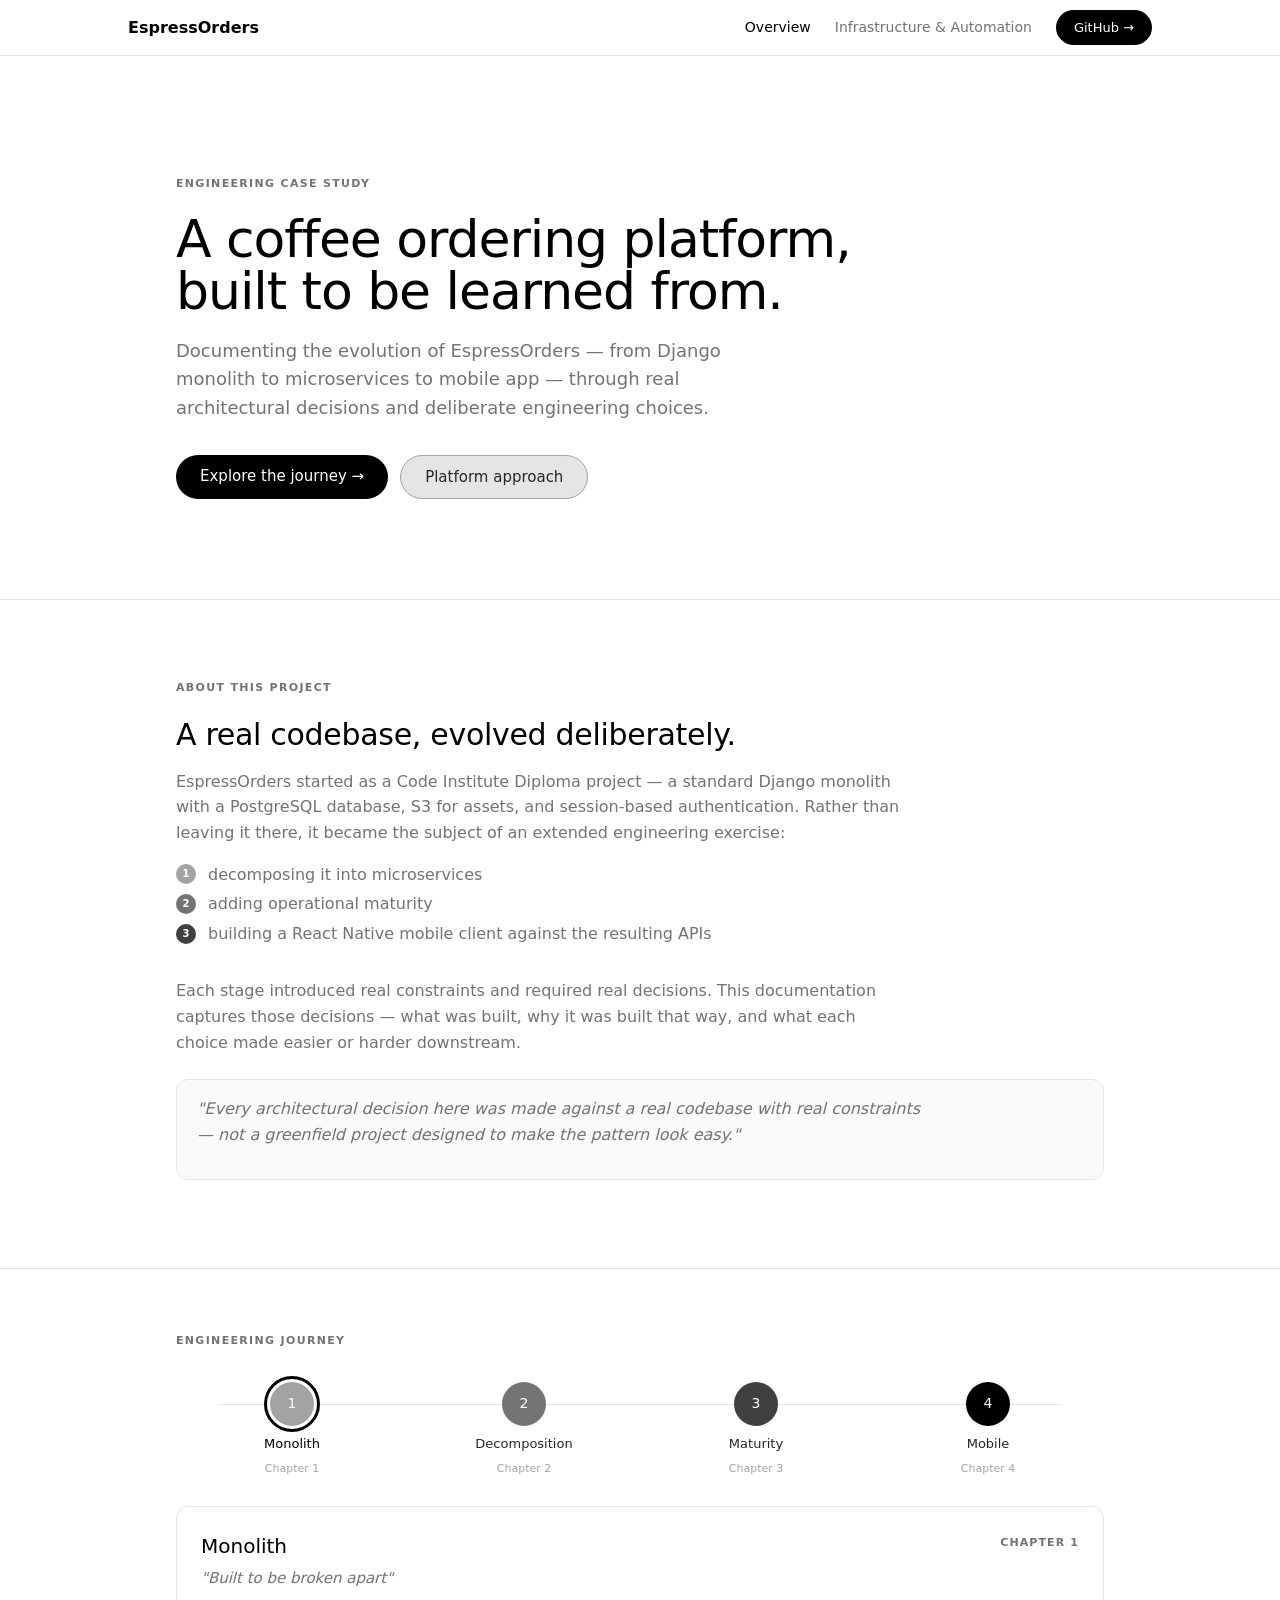
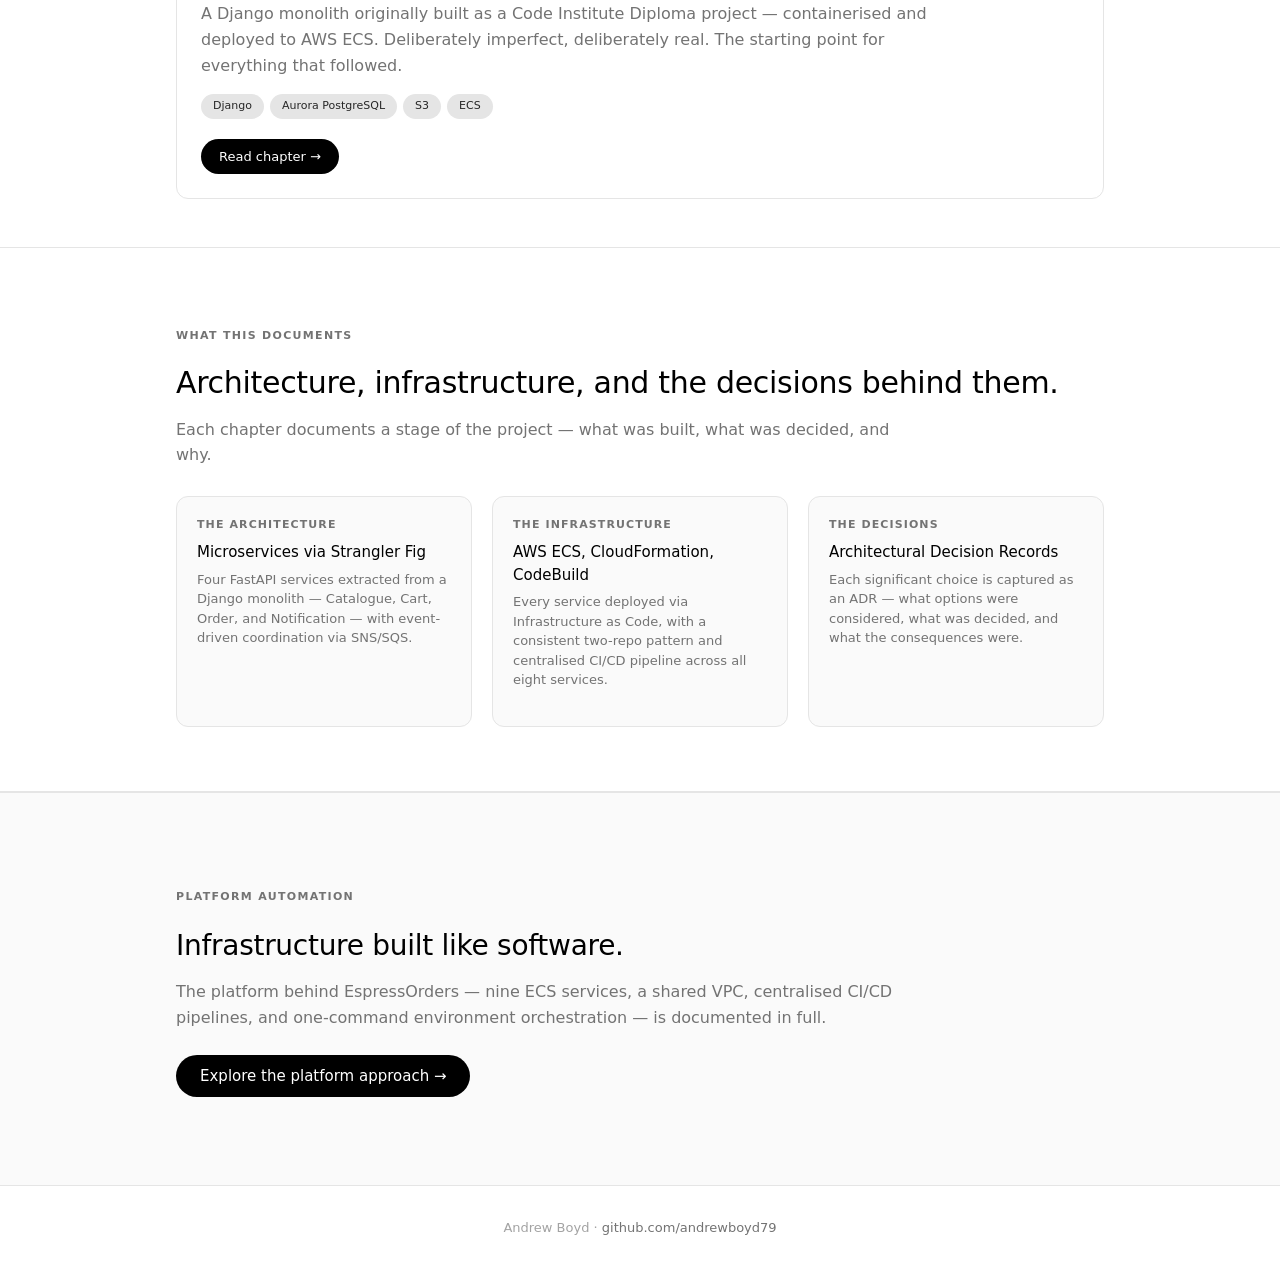
==== index.html @ b527da1d "fix: add static fallback for JS-rendered timeline section When timeline.js is unavailable or fails t" ====
<!DOCTYPE html>
<html lang="en">
<head>
  <meta charset="UTF-8">
  <meta name="viewport" content="width=device-width, initial-scale=1.0">
  <title>EspressOrders — Engineering Case Study</title>
  <meta name="description" content="Documentation for the EspressOrders project — a Django monolith evolved through microservices decomposition, operational maturity, and a React Native mobile client.">
  <link rel="stylesheet" href="css/style.css">
</head>
<body>

  <a href="#main-content" class="skip-link">Skip to main content</a>

  <nav class="site-nav" aria-label="Site">
    <div class="container">
      <a href="index.html" class="logo">EspressOrders</a>
      <div class="nav-links">
        <a href="index.html" class="nav-link active">Overview</a>
        <a href="docs/infrastructure-automation.html" class="nav-link">Infrastructure &amp; Automation</a>
      </div>
      <a href="https://github.com/andrewboyd79" class="btn-black btn-sm" target="_blank" rel="noopener">GitHub →</a>
    </div>
  </nav>

  <main id="main-content">

  <!-- Hero -->
  <section class="hero">
    <div class="container">
      <div class="eyebrow">Engineering Case Study</div>
      <h1 class="display-heading">A coffee ordering platform,<br>built to be learned from.</h1>
      <p class="hero-descriptor">Documenting the evolution of EspressOrders — from Django monolith to microservices to mobile app — through real architectural decisions and deliberate engineering choices.</p>
      <div class="hero-actions">
        <a href="#timeline" class="btn-black">Explore the journey →</a>
        <a href="docs/infrastructure-automation.html" class="btn-gray">Platform approach</a>
      </div>
    </div>
  </section>

  <!-- About this project -->
  <section class="section">
    <div class="container">
      <div class="eyebrow">About this project</div>
      <h2>A real codebase, evolved deliberately.</h2>
      <p>EspressOrders started as a Code Institute Diploma project — a standard Django monolith with a PostgreSQL database, S3 for assets, and session-based authentication. Rather than leaving it there, it became the subject of an extended engineering exercise:</p>
      <ul class="project-steps">
        <li>decomposing it into microservices</li>
        <li>adding operational maturity</li>
        <li>building a React Native mobile client against the resulting APIs</li>
      </ul>
      <p>Each stage introduced real constraints and required real decisions. This documentation captures those decisions — what was built, why it was built that way, and what each choice made easier or harder downstream.</p>
      <blockquote class="callout">
        <p>"Every architectural decision here was made against a real codebase with real constraints — not a greenfield project designed to make the pattern look easy."</p>
      </blockquote>
    </div>
  </section>

  <!-- Engineering Journey (timeline injected by JS) -->
  <section class="section" id="timeline">
    <div class="container">
      <!-- Static fallback shown when JS unavailable; hidden by timeline.js on load -->
      <div id="timeline-static-fallback">
        <div class="eyebrow">Engineering Journey</div>
        <div style="display:flex;flex-direction:column;gap:10px;margin:24px 0 28px;">
          <a href="docs/chapter-1-monolith.html" style="display:flex;align-items:center;gap:12px;font-size:15px;color:var(--color-near-black);">
            <span style="flex:0 0 20px;height:20px;border-radius:50%;background:var(--color-silver);display:grid;place-items:center;font-size:10px;font-weight:600;color:var(--color-white);">1</span>
            <span style="font-weight:500;">Monolith</span>
            <span style="font-size:12px;color:var(--color-silver);">Chapter 1</span>
            <span style="margin-left:auto;font-size:13px;color:var(--color-stone);">Read &#8594;</span>
          </a>
          <a href="docs/chapter-2-4-decomposition.html" style="display:flex;align-items:center;gap:12px;font-size:15px;color:var(--color-near-black);">
            <span style="flex:0 0 20px;height:20px;border-radius:50%;background:var(--color-stone);display:grid;place-items:center;font-size:10px;font-weight:600;color:var(--color-white);">2</span>
            <span style="font-weight:500;">Decomposition</span>
            <span style="font-size:12px;color:var(--color-silver);">Chapter 2</span>
            <span style="margin-left:auto;font-size:13px;color:var(--color-stone);">Read &#8594;</span>
          </a>
          <a href="docs/chapter-5-7-maturity.html" style="display:flex;align-items:center;gap:12px;font-size:15px;color:var(--color-near-black);">
            <span style="flex:0 0 20px;height:20px;border-radius:50%;background:var(--color-mid-dark);display:grid;place-items:center;font-size:10px;font-weight:600;color:var(--color-white);">3</span>
            <span style="font-weight:500;">Maturity</span>
            <span style="font-size:12px;color:var(--color-silver);">Chapter 3</span>
            <span style="margin-left:auto;font-size:13px;color:var(--color-stone);">Read &#8594;</span>
          </a>
          <a href="docs/chapter-9-mobile.html" style="display:flex;align-items:center;gap:12px;font-size:15px;color:var(--color-near-black);">
            <span style="flex:0 0 20px;height:20px;border-radius:50%;background:var(--color-black);display:grid;place-items:center;font-size:10px;font-weight:600;color:var(--color-white);">4</span>
            <span style="font-weight:500;">Mobile</span>
            <span style="font-size:12px;color:var(--color-silver);">Chapter 4</span>
            <span style="margin-left:auto;font-size:13px;color:var(--color-stone);">Read &#8594;</span>
          </a>
        </div>
      </div>
    </div>
  </section>

  <!-- What this documents -->
  <section class="section">
    <div class="container">
      <div class="eyebrow">What this documents</div>
      <h2>Architecture, infrastructure, and the decisions behind them.</h2>
      <p>Each chapter documents a stage of the project — what was built, what was decided, and why.</p>
      <div class="cards-grid">
        <div class="decision-card">
          <div class="card-eyebrow">The Architecture</div>
          <h3>Microservices via Strangler Fig</h3>
          <p>Four FastAPI services extracted from a Django monolith — Catalogue, Cart, Order, and Notification — with event-driven coordination via SNS/SQS.</p>
        </div>
        <div class="decision-card">
          <div class="card-eyebrow">The Infrastructure</div>
          <h3>AWS ECS, CloudFormation, CodeBuild</h3>
          <p>Every service deployed via Infrastructure as Code, with a consistent two-repo pattern and centralised CI/CD pipeline across all eight services.</p>
        </div>
        <div class="decision-card">
          <div class="card-eyebrow">The Decisions</div>
          <h3>Architectural Decision Records</h3>
          <p>Each significant choice is captured as an ADR — what options were considered, what was decided, and what the consequences were.</p>
        </div>
      </div>
    </div>
  </section>

  <!-- Infrastructure band -->
  <section class="platform-band">
    <div class="container">
      <div class="eyebrow">Platform Automation</div>
      <h2>Infrastructure built like software.</h2>
      <p>The platform behind EspressOrders — nine ECS services, a shared VPC, centralised CI/CD pipelines, and one-command environment orchestration — is documented in full.</p>
      <a href="docs/infrastructure-automation.html" class="btn-black">Explore the platform approach →</a>
    </div>
  </section>

  </main>

  <footer class="site-footer">
    <div class="container">
      <p>Andrew Boyd · <a href="https://github.com/andrewboyd79">github.com/andrewboyd79</a></p>
    </div>
  </footer>

  <script src="js/timeline.js"></script>
</body>
</html>
---- css/style.css ----
/* === CSS Custom Properties === */
:root {
  --color-black: #000000;
  --color-near-black: #262626;
  --color-mid-dark: #404040;
  --color-mid: #525252;
  --color-stone: #737373;
  --color-silver: #a3a3a3;
  --color-light-gray: #e5e5e5;
  --color-snow: #fafafa;
  --color-white: #ffffff;
  --radius-container: 12px;
  --radius-pill: 9999px;
}

/* === Reset & Base === */
*, *::before, *::after { box-sizing: border-box; margin: 0; padding: 0; }
body {
  font-family: ui-sans-serif, system-ui, -apple-system, BlinkMacSystemFont, sans-serif;
  color: var(--color-black);
  background: var(--color-white);
  line-height: 1.5;
}
a { color: inherit; text-decoration: none; }

/* === Layout === */
.container { max-width: 1024px; margin: 0 auto; padding: 0 48px; }

/* ============================================================
   SHARED COMPONENTS
   ============================================================ */

/* --- Site Nav --- */
.site-nav {
  display: flex;
  align-items: center;
  padding: 0 48px;
  height: 56px;
  border-bottom: 1px solid var(--color-light-gray);
  background: var(--color-white);
  position: sticky;
  top: 0;
  z-index: 20;
}
.site-nav .container {
  display: flex;
  align-items: center;
  gap: 0;
  width: 100%;
  max-width: 1024px;
  margin: 0 auto;
  padding: 0;
}
.site-nav .logo {
  font-size: 16px;
  font-weight: 600;
  color: var(--color-black);
  margin-right: auto;
}
.nav-links { display: flex; align-items: center; gap: 24px; margin-right: 24px; }
.nav-link { font-size: 14px; color: var(--color-stone); }
.nav-link:hover { color: var(--color-black); }
.nav-link.active { color: var(--color-black); font-weight: 500; }

/* Skip link — visually hidden until focused */
.skip-link {
  position: absolute;
  top: 0;
  left: 0;
  background: var(--color-black);
  color: var(--color-white);
  font-size: 14px;
  font-weight: 500;
  padding: 12px 20px;
  border-radius: 0 0 var(--radius-container) 0;
  transform: translateY(-100%);
  z-index: 100;
  transition: transform 0.15s ease-out;
}
.skip-link:focus { transform: translateY(0); outline: none; }

/* Focus ring — Ring Blue applied to all keyboard-focused interactive elements */
:focus-visible {
  outline: 2px solid #3b82f6;
  outline-offset: 2px;
}

/* --- Buttons --- */
.btn-black {
  display: inline-block;
  background: var(--color-black);
  color: var(--color-white);
  font-size: 15px;
  font-weight: 500;
  padding: 10px 24px;
  border-radius: var(--radius-pill);
  border: none;
  cursor: pointer;
}
.btn-black:hover { opacity: 0.85; }
.btn-gray {
  display: inline-block;
  background: var(--color-light-gray);
  color: var(--color-near-black);
  font-size: 15px;
  font-weight: 500;
  padding: 10px 24px;
  border-radius: var(--radius-pill);
  border: 1px solid var(--color-silver);
  cursor: pointer;
}
.btn-ghost {
  display: inline-block;
  background: var(--color-white);
  color: var(--color-near-black);
  font-size: 14px;
  font-weight: 500;
  padding: 10px 24px;
  border-radius: var(--radius-pill);
  border: 1px solid var(--color-light-gray);
  cursor: pointer;
}
.btn-sm {
  font-size: 13px !important;
  padding: 8px 18px !important;
}

/* --- Tags --- */
.tag {
  display: inline-block;
  background: var(--color-light-gray);
  color: var(--color-near-black);
  font-size: 11px;
  font-weight: 500;
  padding: 4px 12px;
  border-radius: var(--radius-pill);
}

/* --- Callout / blockquote --- */
.callout {
  background: var(--color-snow);
  border: 1px solid var(--color-light-gray);
  border-radius: var(--radius-container);
  padding: 16px 20px;
  margin: 24px 0;
}
.callout p {
  font-size: 15px;
  font-style: italic;
  color: var(--color-mid);
  margin: 0;
  max-width: none;
}

/* --- Site Footer --- */
.site-footer {
  border-top: 1px solid var(--color-light-gray);
  padding: 32px 48px;
  text-align: center;
  background: var(--color-white);
}
.site-footer p { font-size: 13px; color: var(--color-silver); }
.site-footer a { color: var(--color-stone); }

/* ============================================================
   HOMEPAGE
   ============================================================ */

/* --- Hero --- */
.hero {
  padding: 120px 0 100px;
  border-bottom: 1px solid var(--color-light-gray);
}
.hero .eyebrow {
  font-size: 11px;
  font-weight: 600;
  letter-spacing: 0.12em;
  text-transform: uppercase;
  color: var(--color-stone);
  margin-bottom: 20px;
}
.display-heading {
  font-family: 'SF Pro Rounded', system-ui, -apple-system, sans-serif;
  font-size: clamp(26px, 4.5vw, 52px);
  font-weight: 500;
  line-height: 1.0;
  letter-spacing: -0.02em;
  color: var(--color-black);
  margin-bottom: 20px;
}
.hero-descriptor {
  font-size: 18px;
  color: var(--color-stone);
  max-width: 580px;
  line-height: 1.6;
  margin-bottom: 32px;
}
.hero-actions { display: flex; gap: 12px; flex-wrap: wrap; }

/* --- Homepage Sections --- */
.section {
  padding: 80px 0 64px;
  border-bottom: 1px solid var(--color-light-gray);
}

#timeline {
  padding: 64px 0 48px;
}
.section .eyebrow {
  font-size: 11px;
  font-weight: 600;
  letter-spacing: 0.12em;
  text-transform: uppercase;
  color: var(--color-stone);
  margin-bottom: 20px;
}
.section h2 {
  font-family: 'SF Pro Rounded', system-ui, -apple-system, sans-serif;
  font-size: clamp(22px, 3vw, 30px);
  font-weight: 500;
  line-height: 1.2;
  letter-spacing: -0.01em;
  color: var(--color-black);
  margin-bottom: 16px;
}
.section p {
  font-size: 16px;
  color: var(--color-stone);
  max-width: 72ch;
  line-height: 1.6;
  margin-bottom: 16px;
}
.section:last-child { border-bottom: none; }

/* Project steps list */
.project-steps {
  list-style: none;
  padding: 0;
  margin: 4px 0 32px;
  max-width: 72ch;
  counter-reset: step;
}
.project-steps li {
  display: flex;
  align-items: center;
  gap: 12px;
  font-size: 16px;
  color: var(--color-stone);
  line-height: 1.6;
  margin-bottom: 4px;
  counter-increment: step;
}
.project-steps li::before {
  content: counter(step);
  flex: 0 0 20px;
  height: 20px;
  border-radius: 50%;
  display: grid;
  place-items: center;
  font-size: 10px;
  font-weight: 600;
  color: var(--color-white);
  background: var(--color-silver);
}
.project-steps li:nth-child(2)::before { background: var(--color-stone); }
.project-steps li:nth-child(3)::before { background: var(--color-mid-dark); }
.project-steps li:nth-child(4)::before { background: var(--color-black); }
/* project-steps inside chapter content — match content body text */
.content .project-steps li {
  font-size: 15px;
  color: var(--color-mid);
  line-height: 1.7;
}

/* --- Timeline --- */
.timeline-track {
  position: relative;
  display: flex;
  justify-content: space-between;
  align-items: flex-start;
  margin: 32px 0 28px;
}
.timeline-track::before {
  content: '';
  position: absolute;
  top: 22px;
  left: 44px;
  right: 44px;
  height: 1px;
  background: var(--color-light-gray);
  z-index: 0;
}
.stage-node {
  display: flex;
  flex-direction: column;
  align-items: center;
  gap: 8px;
  flex: 1;
  position: relative;
  z-index: 1;
  cursor: pointer;
}
.stage-dot {
  width: 44px;
  height: 44px;
  border-radius: var(--radius-pill);
  display: flex;
  align-items: center;
  justify-content: center;
  color: var(--color-white);
  font-size: 14px;
  font-weight: 500;
}
.dot-1 { background: var(--color-silver); }
.dot-2 { background: var(--color-stone); }
.dot-3 { background: var(--color-mid-dark); }
.dot-4 { background: var(--color-black); }
.stage-node.active .stage-dot {
  outline: 3px solid var(--color-black);
  outline-offset: 3px;
}
.stage-label {
  font-size: 13px;
  font-weight: 500;
  color: var(--color-near-black);
  text-align: center;
}
.stage-chapter {
  font-size: 11px;
  color: var(--color-silver);
  text-align: center;
}
.stage-node.active .stage-label { color: var(--color-black); }

/* Stage expanded card */
.stage-card {
  border: 1px solid var(--color-light-gray);
  border-radius: var(--radius-container);
  padding: 24px;
  margin-top: 4px;
  display: none;
}
.stage-card.visible { display: block; }
.stage-card-header {
  display: flex;
  justify-content: space-between;
  align-items: flex-start;
  margin-bottom: 6px;
}
.stage-card h3 { font-size: 20px; font-weight: 500; color: var(--color-black); }
.chapter-badge {
  font-size: 11px;
  font-weight: 600;
  letter-spacing: 0.1em;
  text-transform: uppercase;
  color: var(--color-stone);
  padding-top: 4px;
}
.tagline { font-size: 15px; font-style: italic; color: var(--color-stone); margin-bottom: 12px; }
.summary { font-size: 14px; color: var(--color-mid); line-height: 1.6; margin-bottom: 16px; }
.tech-tags { display: flex; flex-wrap: wrap; gap: 6px; margin-bottom: 20px; }
.card-actions { display: flex; gap: 8px; }
.timeline-hint { font-size: 12px; color: var(--color-silver); text-align: left; margin-top: 20px; }
.eyebrow {
  font-size: 11px;
  font-weight: 600;
  letter-spacing: 0.12em;
  text-transform: uppercase;
  color: var(--color-stone);
  margin-bottom: 16px;
}

/* --- Decision Cards Grid --- */
.cards-grid {
  display: grid;
  grid-template-columns: repeat(3, 1fr);
  gap: 20px;
  margin-top: 28px;
}
.decision-card {
  background: var(--color-snow);
  border: 1px solid var(--color-light-gray);
  border-radius: var(--radius-container);
  padding: 20px;
}
.card-eyebrow {
  font-size: 11px;
  font-weight: 600;
  letter-spacing: 0.1em;
  text-transform: uppercase;
  color: var(--color-stone);
  margin-bottom: 8px;
}
.decision-card h3 { font-size: 15px; font-weight: 500; color: var(--color-black); margin-bottom: 6px; }
.decision-card p { font-size: 13px; color: var(--color-stone); line-height: 1.5; }

/* --- Platform Band --- */
.platform-band {
  background: var(--color-snow);
  padding: 96px 0 88px;
  border-top: 1px solid var(--color-light-gray);
}
.platform-band .eyebrow {
  font-size: 11px;
  font-weight: 600;
  letter-spacing: 0.12em;
  text-transform: uppercase;
  color: var(--color-stone);
  margin-bottom: 20px;
}
.platform-band h2 {
  font-family: 'SF Pro Rounded', system-ui, -apple-system, sans-serif;
  font-size: clamp(20px, 2.8vw, 28px);
  font-weight: 500;
  letter-spacing: -0.01em;
  color: var(--color-black);
  margin-bottom: 12px;
}
.platform-band p {
  font-size: 16px;
  color: var(--color-stone);
  line-height: 1.6;
  max-width: 72ch;
  margin-bottom: 24px;
}

/* ============================================================
   CHAPTER PAGES
   ============================================================ */

/* --- Chapter Tab Strip --- */
.chapter-nav {
  display: flex;
  align-items: center;
  border-bottom: 1px solid var(--color-light-gray);
  padding: 0 48px;
  background: var(--color-white);
  position: sticky;
  top: 56px;
  z-index: 10;
  overflow-x: auto;
}
.chapter-tab {
  display: flex;
  align-items: center;
  gap: 8px;
  padding: 12px 16px;
  font-size: 13px;
  color: var(--color-stone);
  border-bottom: 2px solid transparent;
  white-space: nowrap;
  cursor: pointer;
  flex-shrink: 0;
}
.chapter-tab:hover { color: var(--color-near-black); }
.chapter-tab.active {
  color: var(--color-black);
  font-weight: 500;
  border-bottom-color: var(--color-black);
}
.chapter-tab-infra { margin-left: auto; }

/* Mini dots in chapter tab strip */
.mini-dot {
  width: 16px;
  height: 16px;
  border-radius: var(--radius-pill);
  display: inline-flex;
  align-items: center;
  justify-content: center;
  font-size: 9px;
  font-weight: 600;
  color: var(--color-white);
  flex-shrink: 0;
}
.mini-dot-1 { background: var(--color-silver); }
.mini-dot-2 { background: var(--color-stone); }
.mini-dot-3 { background: var(--color-mid-dark); }
.mini-dot-4 { background: var(--color-black); }
.mini-dot-infra { background: var(--color-near-black); border-radius: var(--radius-pill); }

/* --- Two-column page layout --- */
.page-layout {
  display: grid;
  grid-template-columns: minmax(200px, 1fr) 4fr minmax(200px, 1fr);
  min-height: calc(100vh - 112px);
}

/* --- Sidebar --- */
.sidebar {
  border-right: 1px solid var(--color-light-gray);
  padding: 32px 24px;
  background: var(--color-snow);
}
.sidebar-label {
  font-size: 11px;
  font-weight: 600;
  letter-spacing: 0.1em;
  text-transform: uppercase;
  color: var(--color-stone);
  margin-bottom: 16px;
}
.sidebar-link {
  display: block;
  font-size: 13px;
  color: var(--color-stone);
  padding: 10px 0 10px 12px;
  margin-left: -12px;
  border-left: 2px solid transparent;
}
.sidebar-link:hover { color: var(--color-near-black); }
.sidebar-link.active {
  color: var(--color-black);
  font-weight: 500;
  border-left-color: var(--color-black);
}

/* --- Chapter content area --- */
.content { padding: 48px 40px; }

/* --- Marginalia --- */
.marginalia {
  padding: 48px 32px 48px 32px;
  border-left: 1px solid var(--color-light-gray);
}
.marginalia-sticky {
  position: sticky;
  top: 112px;
}
.marginalia-section {
  margin-bottom: 28px;
}
.marginalia-label {
  font-size: 11px;
  font-weight: 600;
  letter-spacing: 0.12em;
  text-transform: uppercase;
  color: var(--color-stone);
  margin-bottom: 8px;
}
.marginalia-value {
  font-size: 13px;
  color: var(--color-mid);
  line-height: 1.6;
}
.marginalia-value a {
  color: var(--color-stone);
}
.marginalia-value a:hover {
  color: var(--color-black);
}

.chapter-header {
  margin-bottom: 48px;
  padding-bottom: 32px;
  border-bottom: 1px solid var(--color-light-gray);
}
.chapter-header .eyebrow {
  font-size: 11px;
  font-weight: 600;
  letter-spacing: 0.12em;
  text-transform: uppercase;
  color: var(--color-stone);
  margin-bottom: 16px;
}
.chapter-header h1 {
  font-family: 'SF Pro Rounded', system-ui, -apple-system, sans-serif;
  font-size: clamp(24px, 3.2vw, 38px);
  font-weight: 500;
  line-height: 1.1;
  letter-spacing: -0.015em;
  color: var(--color-black);
  margin-bottom: 12px;
}
.chapter-header p {
  font-size: 16px;
  color: var(--color-stone);
  line-height: 1.6;
  max-width: 65ch;
}

/* Chapter content body */
.content h2 {
  font-family: 'SF Pro Rounded', system-ui, -apple-system, sans-serif;
  font-size: 20px;
  font-weight: 500;
  line-height: 1.2;
  letter-spacing: -0.01em;
  color: var(--color-black);
  margin: 36px 0 10px;
}
.content p {
  font-size: 16px;
  color: var(--color-mid);
  line-height: 1.7;
  margin-bottom: 16px;
  max-width: 72ch;
}
.content ul {
  padding-left: 20px;
  margin-bottom: 16px;
}
.content ul li {
  font-size: 16px;
  color: var(--color-mid);
  line-height: 1.7;
  margin-bottom: 4px;
  max-width: 72ch;
}
.content code {
  font-family: ui-monospace, 'Cascadia Code', 'Source Code Pro', monospace;
  font-size: 13px;
  background: var(--color-snow);
  border: 1px solid var(--color-light-gray);
  border-radius: 4px;
  padding: 1px 6px;
}

/* --- Diagrams --- */
.diagram {
  background: var(--color-snow);
  border: 1px solid var(--color-light-gray);
  border-radius: var(--radius-container);
  padding: 24px;
  margin: 24px 0;
  overflow-x: auto;
}
.diagram-row {
  display: flex;
  align-items: center;
  justify-content: center;
  gap: 8px;
  margin-bottom: 10px;
  flex-wrap: wrap;
}
.diagram-row:last-child { margin-bottom: 0; }
.diagram-box {
  background: var(--color-white);
  border: 1px solid var(--color-light-gray);
  border-radius: var(--radius-container);
  padding: 8px 14px;
  font-size: 12px;
  font-weight: 500;
  text-align: center;
  min-width: 90px;
  color: var(--color-near-black);
  font-family: ui-monospace, monospace;
}
.diagram-box.strong { border-color: var(--color-silver); }
.diagram-box.primary { border-color: var(--color-black); color: var(--color-black); }
.diagram-arrow { color: var(--color-silver); font-size: 14px; flex-shrink: 0; }

/* --- ADR Component --- */
.adr {
  border: 1px solid var(--color-light-gray);
  border-radius: var(--radius-container);
  overflow: hidden;
  margin: 36px 0;
}
.adr-header {
  background: var(--color-snow);
  border-bottom: 1px solid var(--color-light-gray);
  padding: 16px 20px;
  display: flex;
  justify-content: space-between;
  align-items: center;
}
.adr-label {
  font-size: 11px;
  font-weight: 600;
  letter-spacing: 0.1em;
  text-transform: uppercase;
  color: var(--color-stone);
}
.adr-badge {
  background: var(--color-light-gray);
  color: var(--color-near-black);
  font-size: 11px;
  font-weight: 500;
  padding: 3px 10px;
  border-radius: var(--radius-pill);
}
.adr-body { padding: 20px; }
.adr-body h3 { font-size: 16px; font-weight: 500; color: var(--color-black); margin-bottom: 16px; }
.adr-grid { display: grid; grid-template-columns: 1fr 1fr; gap: 16px; }
.adr-grid + .adr-grid { margin-top: 12px; }

/* ADR numbered decision list */
.adr-steps {
  list-style: none;
  padding: 0;
  margin: 0;
  counter-reset: adr-step;
}
.adr-body .adr-steps li {
  display: flex;
  align-items: flex-start;
  gap: 10px;
  font-family: inherit;
  font-size: 13px;
  font-weight: 400;
  color: var(--color-mid);
  line-height: 1.6;
  margin-bottom: 6px;
  counter-increment: adr-step;
}
.adr-body .adr-steps li:last-child { margin-bottom: 0; }
.adr-body .adr-steps li::before {
  content: counter(adr-step);
  flex: 0 0 18px;
  height: 18px;
  border-radius: 50%;
  display: grid;
  place-items: center;
  font-size: 9px;
  font-weight: 600;
  color: var(--color-white);
  background: var(--color-silver);
  margin-top: 2px;
}
.adr-body .adr-steps li:nth-child(2)::before { background: var(--color-stone); }
.adr-body .adr-steps li:nth-child(3)::before { background: var(--color-mid-dark); }
.adr-section-label {
  display: block;
  font-size: 11px;
  font-weight: 600;
  letter-spacing: 0.1em;
  text-transform: uppercase;
  color: var(--color-silver);
  margin-bottom: 6px;
}
.adr-section p { font-size: 13px; color: var(--color-mid); line-height: 1.6; margin: 0; max-width: none; }

/* --- Bottom Chapter Navigation --- */
.chapter-nav-bottom {
  display: flex;
  gap: 8px;
  padding: 32px 56px;
  border-top: 1px solid var(--color-light-gray);
}

/* ============================================================
   RESPONSIVE
   ============================================================ */

@media (max-width: 1024px) {
  .container { padding: 0 32px; }
  .site-nav { padding: 0 32px; }
  .chapter-nav { padding: 0 32px; }
  .chapter-nav-bottom { padding: 24px 32px; }
  .cards-grid { grid-template-columns: repeat(2, 1fr); }
}

@media (max-width: 850px) {
  .page-layout { grid-template-columns: 1fr; }
  .marginalia { display: none; }
  .sidebar {
    border-right: none;
    border-bottom: 1px solid var(--color-light-gray);
    padding: 20px 32px;
    display: flex;
    flex-wrap: wrap;
    gap: 4px 16px;
    align-items: center;
  }
  .sidebar-label { width: 100%; margin-bottom: 8px; }
  .sidebar-link { padding: 4px 0; border-left: none; margin-left: 0; }
  .sidebar-link.active { font-weight: 500; border-left: none; }
  .content { padding: 32px 32px; }
  .chapter-nav-bottom { padding: 24px 32px; }
}

@media (max-width: 768px) {
  .hero { padding: 64px 0 56px; }
  .cards-grid { grid-template-columns: 1fr; }
  .adr-grid { grid-template-columns: 1fr; }
  .timeline-track { gap: 8px; }
  .stage-dot { width: 36px; height: 36px; font-size: 12px; }
}

@media (max-width: 640px) {
  .container { padding: 0 20px; }
  .site-nav { padding: 0 20px; }
  .chapter-nav { padding: 0 20px; }
  .nav-links { display: none; }
  .hero-actions { flex-direction: column; align-items: flex-start; }
  .chapter-nav-bottom { flex-direction: column; gap: 10px; align-items: flex-start; padding: 20px; }
  .content { padding: 24px 20px; }
}
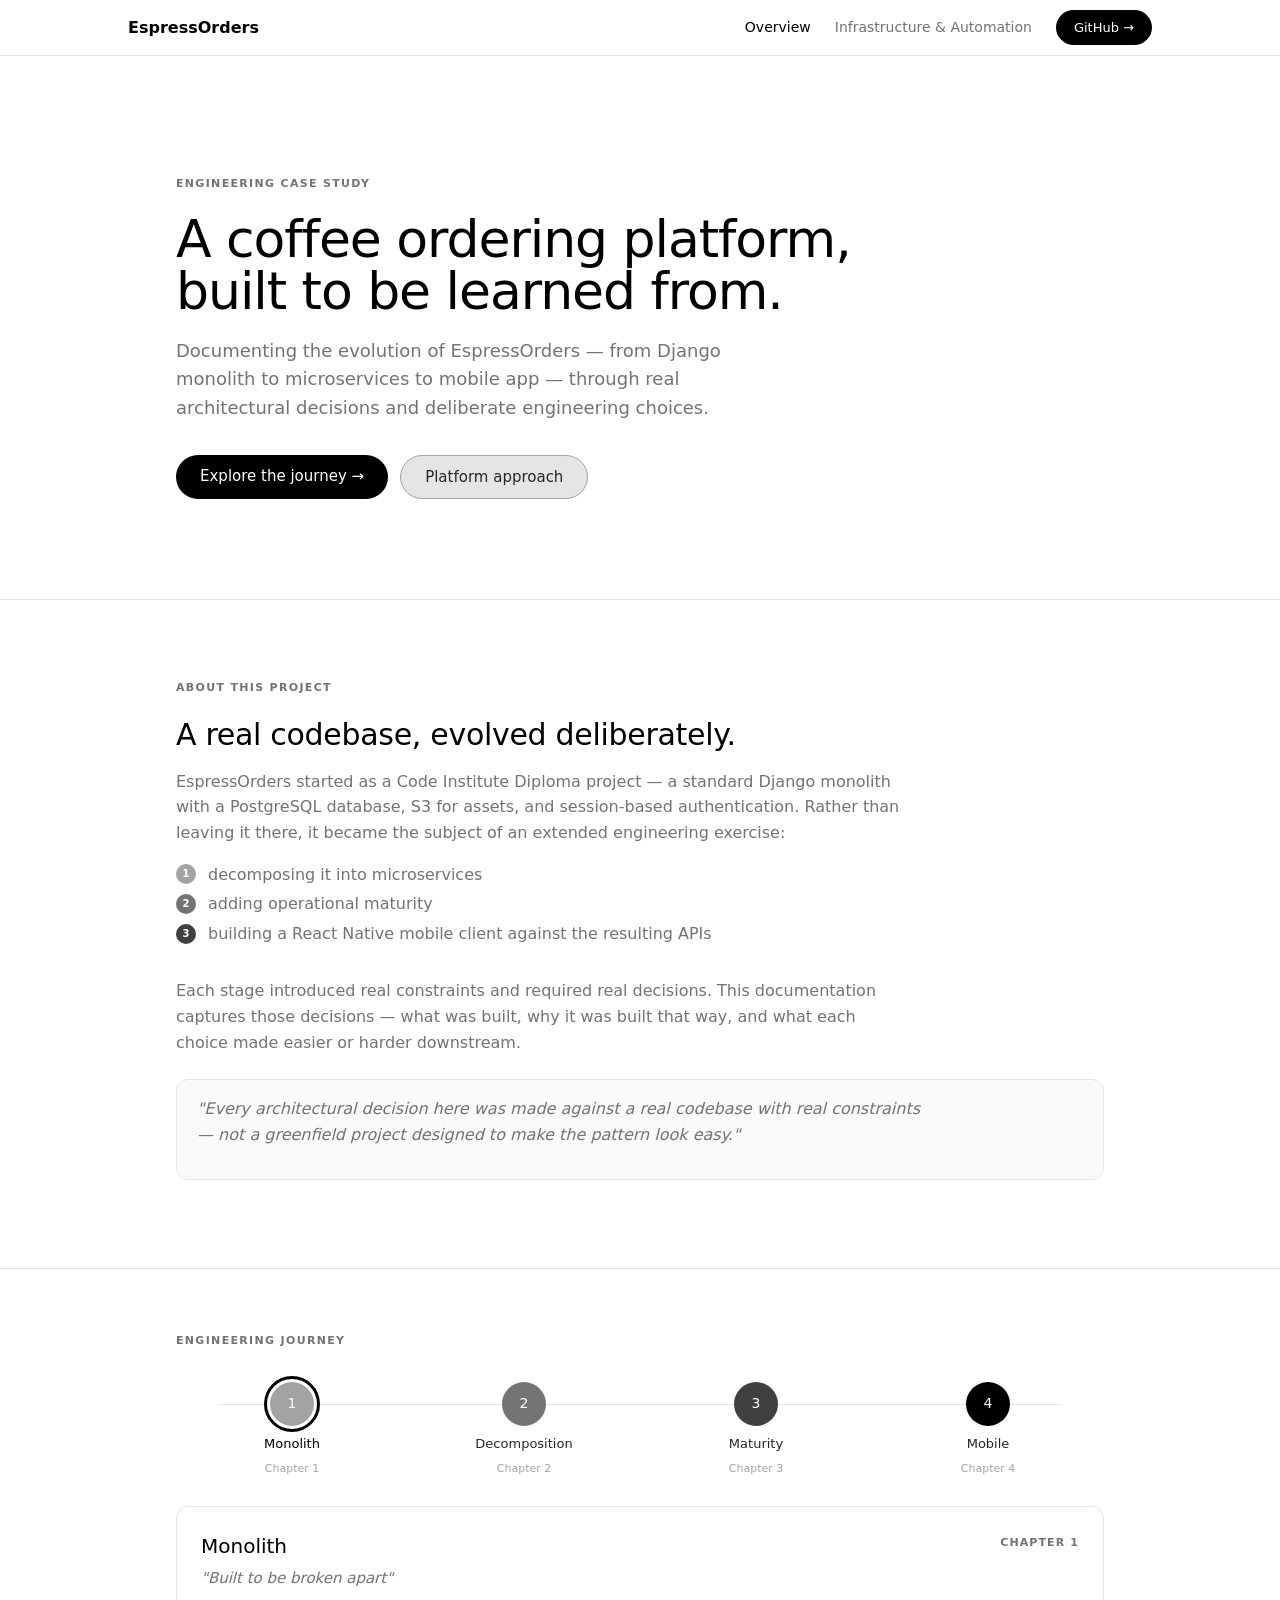
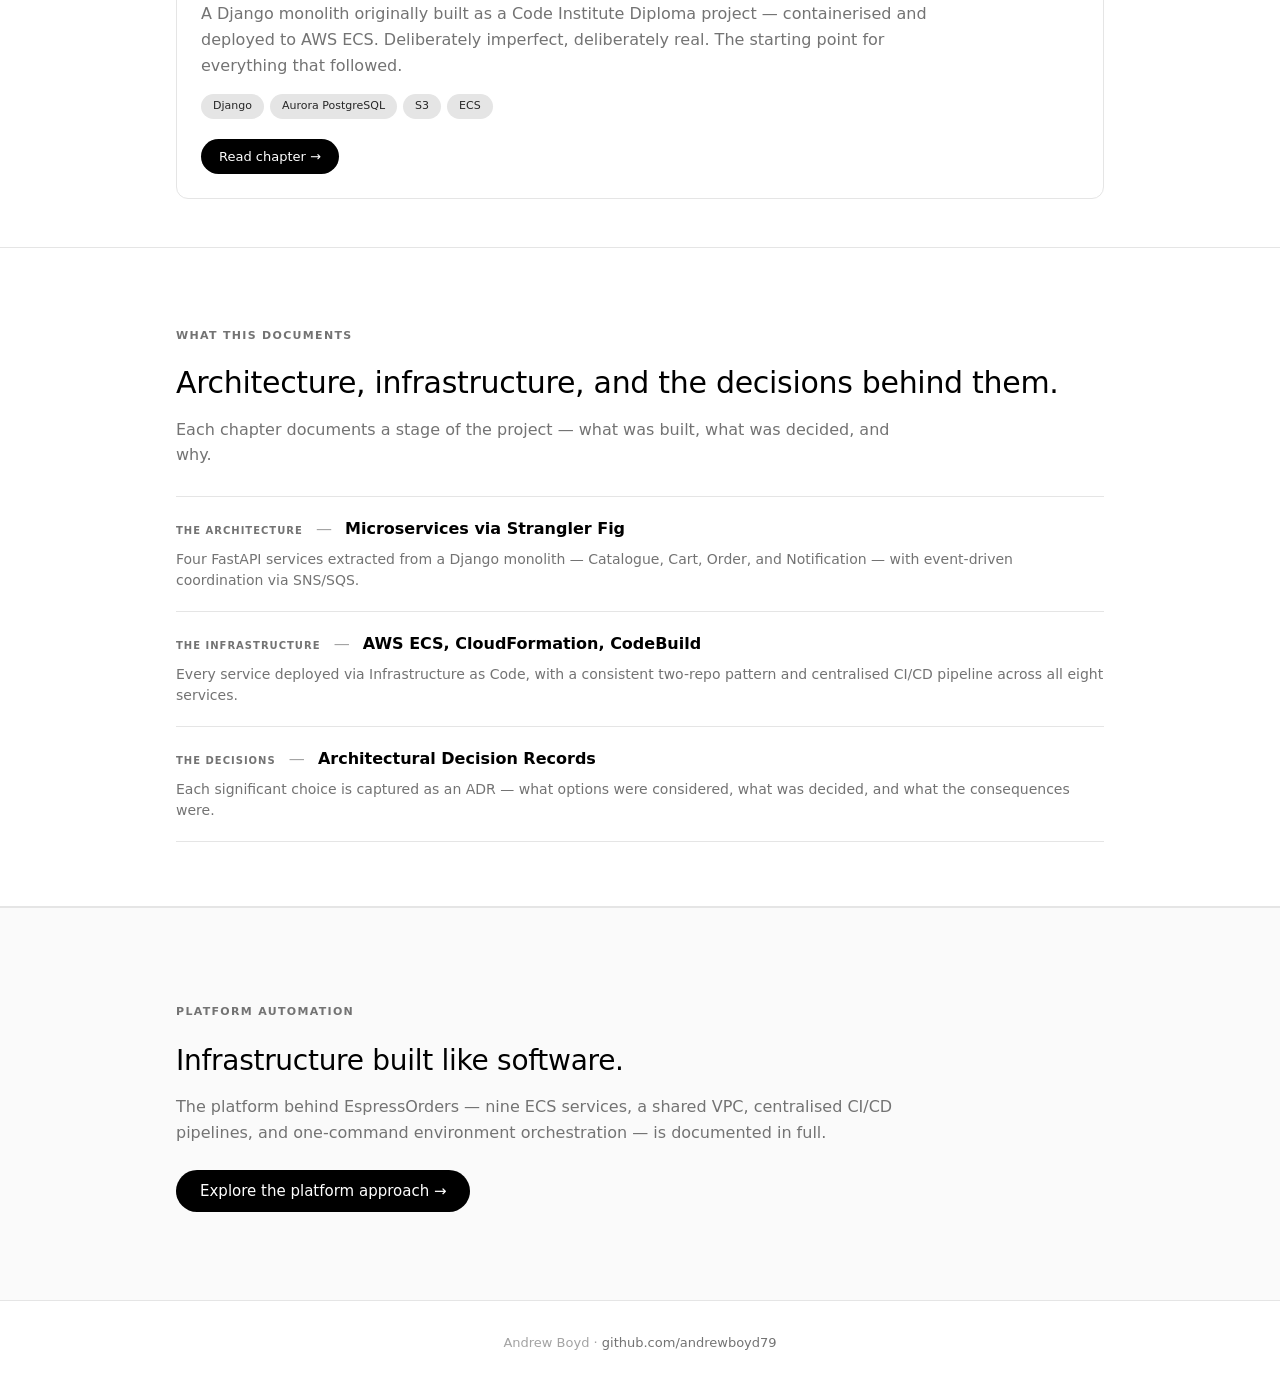
==== commit 35a38918: "fix: redesign 'What this documents' section with considered structure Replaced identical card grid w" ====
--- a/index.html
+++ b/index.html
@@ -97,23 +97,32 @@
       <div class="eyebrow">What this documents</div>
       <h2>Architecture, infrastructure, and the decisions behind them.</h2>
       <p>Each chapter documents a stage of the project — what was built, what was decided, and why.</p>
-      <div class="cards-grid">
-        <div class="decision-card">
-          <div class="card-eyebrow">The Architecture</div>
-          <h3>Microservices via Strangler Fig</h3>
-          <p>Four FastAPI services extracted from a Django monolith — Catalogue, Cart, Order, and Notification — with event-driven coordination via SNS/SQS.</p>
+      <dl class="what-docs-list">
+        <div class="what-docs-item">
+          <dt>
+            <span class="what-docs-label">The Architecture</span>
+            <span class="what-docs-sep">—</span>
+            <strong>Microservices via Strangler Fig</strong>
+          </dt>
+          <dd>Four FastAPI services extracted from a Django monolith — Catalogue, Cart, Order, and Notification — with event-driven coordination via SNS/SQS.</dd>
         </div>
-        <div class="decision-card">
-          <div class="card-eyebrow">The Infrastructure</div>
-          <h3>AWS ECS, CloudFormation, CodeBuild</h3>
-          <p>Every service deployed via Infrastructure as Code, with a consistent two-repo pattern and centralised CI/CD pipeline across all eight services.</p>
+        <div class="what-docs-item">
+          <dt>
+            <span class="what-docs-label">The Infrastructure</span>
+            <span class="what-docs-sep">—</span>
+            <strong>AWS ECS, CloudFormation, CodeBuild</strong>
+          </dt>
+          <dd>Every service deployed via Infrastructure as Code, with a consistent two-repo pattern and centralised CI/CD pipeline across all eight services.</dd>
         </div>
-        <div class="decision-card">
-          <div class="card-eyebrow">The Decisions</div>
-          <h3>Architectural Decision Records</h3>
-          <p>Each significant choice is captured as an ADR — what options were considered, what was decided, and what the consequences were.</p>
+        <div class="what-docs-item">
+          <dt>
+            <span class="what-docs-label">The Decisions</span>
+            <span class="what-docs-sep">—</span>
+            <strong>Architectural Decision Records</strong>
+          </dt>
+          <dd>Each significant choice is captured as an ADR — what options were considered, what was decided, and what the consequences were.</dd>
         </div>
-      </div>
+      </dl>
     </div>
   </section>
 
--- a/css/style.css
+++ b/css/style.css
@@ -394,6 +394,49 @@
 .decision-card h3 { font-size: 15px; font-weight: 500; color: var(--color-black); margin-bottom: 6px; }
 .decision-card p { font-size: 13px; color: var(--color-stone); line-height: 1.5; }
 
+/* --- What This Documents: Definition List --- */
+.what-docs-list {
+  display: flex;
+  flex-direction: column;
+  gap: 0;
+  margin-top: 28px;
+}
+.what-docs-item {
+  display: grid;
+  grid-template-columns: 1fr;
+  padding: 20px 0;
+  border-top: 1px solid var(--color-light-gray);
+}
+.what-docs-item:last-child {
+  border-bottom: 1px solid var(--color-light-gray);
+}
+.what-docs-item dt {
+  font-size: 16px;
+  color: var(--color-near-black);
+  margin-bottom: 8px;
+}
+.what-docs-label {
+  font-size: 10px;
+  font-weight: 600;
+  letter-spacing: 0.1em;
+  text-transform: uppercase;
+  color: var(--color-stone);
+}
+.what-docs-sep {
+  margin: 0 8px;
+  color: var(--color-silver);
+}
+.what-docs-item strong {
+  font-weight: 600;
+  color: var(--color-black);
+}
+.what-docs-item dd {
+  font-size: 14px;
+  color: var(--color-stone);
+  line-height: 1.5;
+  margin: 0;
+  padding-left: 0;
+}
 /* --- Platform Band --- */
 .platform-band {
   background: var(--color-snow);
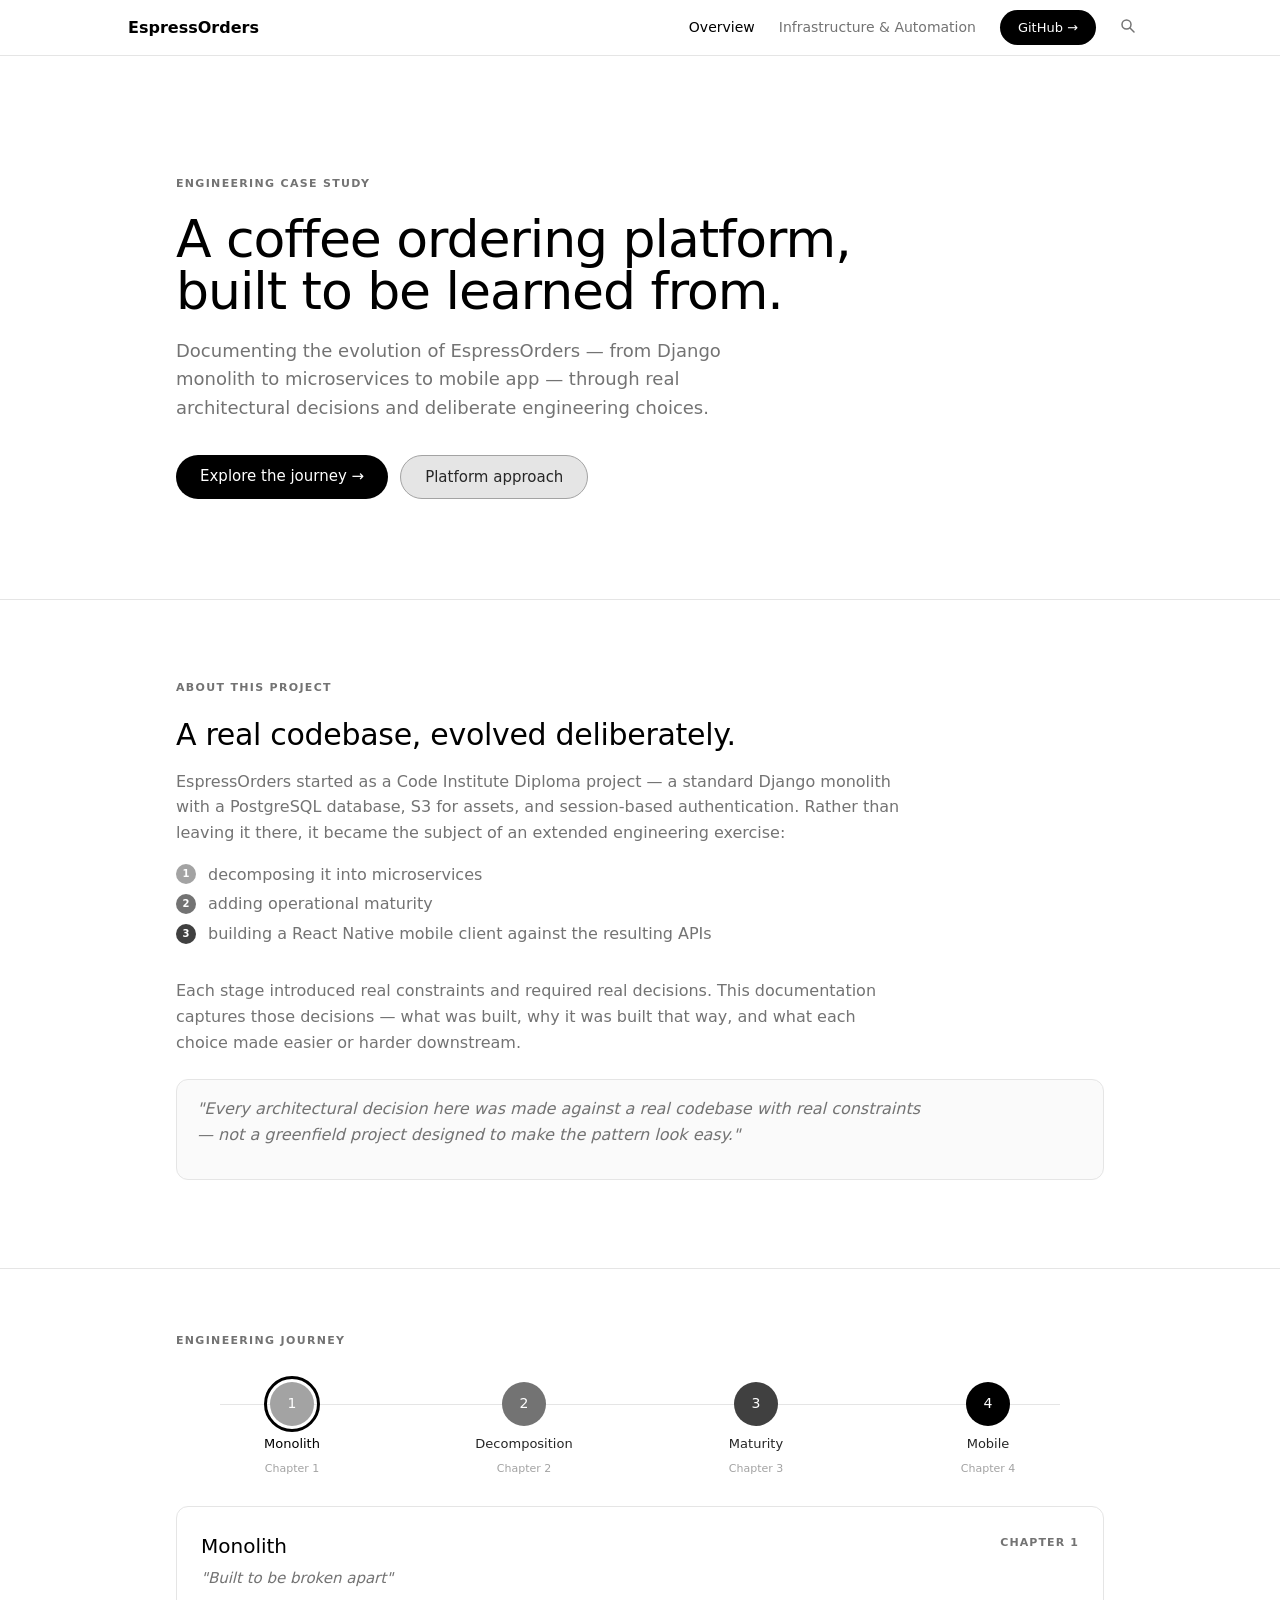
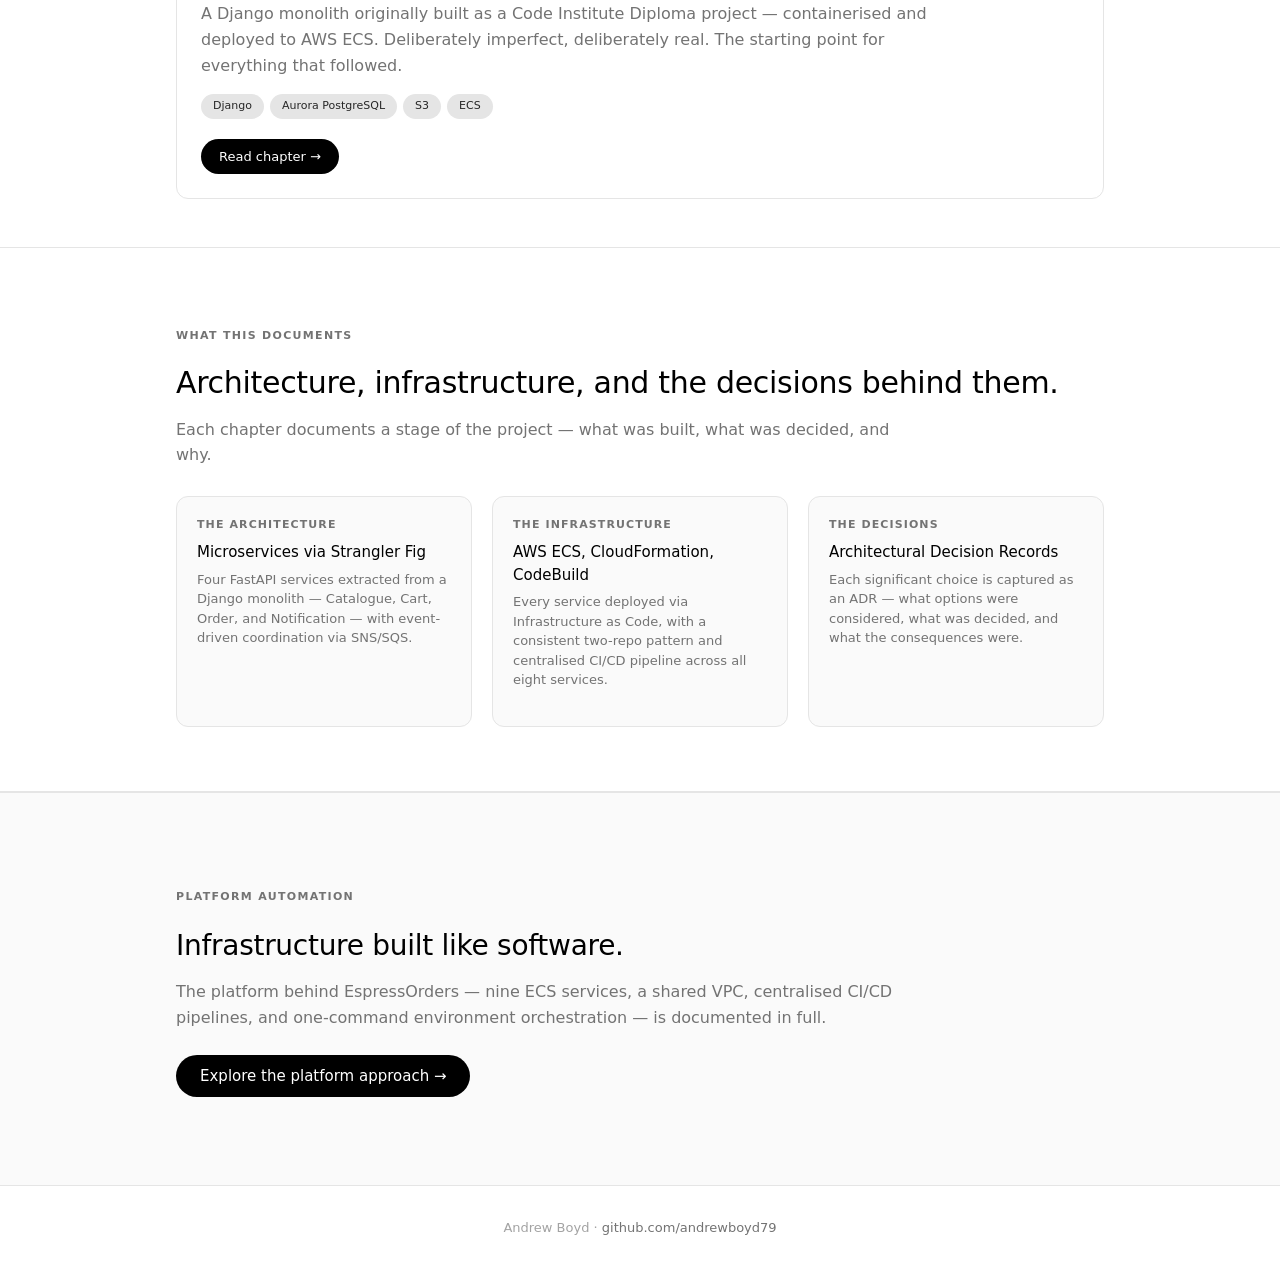
==== commit 1c2919c2: "feat: client-side search across chapters Vanilla JS search with a manually-curated index (js/search-" ====
--- a/index.html
+++ b/index.html
@@ -97,32 +97,23 @@
       <div class="eyebrow">What this documents</div>
       <h2>Architecture, infrastructure, and the decisions behind them.</h2>
       <p>Each chapter documents a stage of the project — what was built, what was decided, and why.</p>
-      <dl class="what-docs-list">
-        <div class="what-docs-item">
-          <dt>
-            <span class="what-docs-label">The Architecture</span>
-            <span class="what-docs-sep">—</span>
-            <strong>Microservices via Strangler Fig</strong>
-          </dt>
-          <dd>Four FastAPI services extracted from a Django monolith — Catalogue, Cart, Order, and Notification — with event-driven coordination via SNS/SQS.</dd>
+      <div class="cards-grid">
+        <div class="decision-card">
+          <div class="card-eyebrow">The Architecture</div>
+          <h3>Microservices via Strangler Fig</h3>
+          <p>Four FastAPI services extracted from a Django monolith — Catalogue, Cart, Order, and Notification — with event-driven coordination via SNS/SQS.</p>
         </div>
-        <div class="what-docs-item">
-          <dt>
-            <span class="what-docs-label">The Infrastructure</span>
-            <span class="what-docs-sep">—</span>
-            <strong>AWS ECS, CloudFormation, CodeBuild</strong>
-          </dt>
-          <dd>Every service deployed via Infrastructure as Code, with a consistent two-repo pattern and centralised CI/CD pipeline across all eight services.</dd>
+        <div class="decision-card">
+          <div class="card-eyebrow">The Infrastructure</div>
+          <h3>AWS ECS, CloudFormation, CodeBuild</h3>
+          <p>Every service deployed via Infrastructure as Code, with a consistent two-repo pattern and centralised CI/CD pipeline across all eight services.</p>
         </div>
-        <div class="what-docs-item">
-          <dt>
-            <span class="what-docs-label">The Decisions</span>
-            <span class="what-docs-sep">—</span>
-            <strong>Architectural Decision Records</strong>
-          </dt>
-          <dd>Each significant choice is captured as an ADR — what options were considered, what was decided, and what the consequences were.</dd>
+        <div class="decision-card">
+          <div class="card-eyebrow">The Decisions</div>
+          <h3>Architectural Decision Records</h3>
+          <p>Each significant choice is captured as an ADR — what options were considered, what was decided, and what the consequences were.</p>
         </div>
-      </dl>
+      </div>
     </div>
   </section>
 
@@ -144,6 +135,8 @@
     </div>
   </footer>
 
+  <script src="js/search-index.js"></script>
+  <script src="js/search.js"></script>
   <script src="js/timeline.js"></script>
 </body>
 </html>
--- a/css/style.css
+++ b/css/style.css
@@ -394,49 +394,6 @@
 .decision-card h3 { font-size: 15px; font-weight: 500; color: var(--color-black); margin-bottom: 6px; }
 .decision-card p { font-size: 13px; color: var(--color-stone); line-height: 1.5; }
 
-/* --- What This Documents: Definition List --- */
-.what-docs-list {
-  display: flex;
-  flex-direction: column;
-  gap: 0;
-  margin-top: 28px;
-}
-.what-docs-item {
-  display: grid;
-  grid-template-columns: 1fr;
-  padding: 20px 0;
-  border-top: 1px solid var(--color-light-gray);
-}
-.what-docs-item:last-child {
-  border-bottom: 1px solid var(--color-light-gray);
-}
-.what-docs-item dt {
-  font-size: 16px;
-  color: var(--color-near-black);
-  margin-bottom: 8px;
-}
-.what-docs-label {
-  font-size: 10px;
-  font-weight: 600;
-  letter-spacing: 0.1em;
-  text-transform: uppercase;
-  color: var(--color-stone);
-}
-.what-docs-sep {
-  margin: 0 8px;
-  color: var(--color-silver);
-}
-.what-docs-item strong {
-  font-weight: 600;
-  color: var(--color-black);
-}
-.what-docs-item dd {
-  font-size: 14px;
-  color: var(--color-stone);
-  line-height: 1.5;
-  margin: 0;
-  padding-left: 0;
-}
 /* --- Platform Band --- */
 .platform-band {
   background: var(--color-snow);
@@ -821,6 +778,84 @@
   .stage-dot { width: 36px; height: 36px; font-size: 12px; }
 }
 
+/* ============================================================
+   SEARCH
+   ============================================================ */
+
+.search-trigger {
+  background: none;
+  border: none;
+  cursor: pointer;
+  color: var(--color-stone);
+  padding: 4px 8px;
+  margin-left: 16px;
+  border-radius: var(--radius-pill);
+}
+.search-trigger:hover { color: var(--color-black); }
+.search-wrapper {
+  position: relative;
+  margin-left: 8px;
+}
+.search-input {
+  display: none;
+  width: 220px;
+  padding: 6px 12px;
+  font-size: 13px;
+  font-family: inherit;
+  background: var(--color-snow);
+  border: 1px solid var(--color-light-gray);
+  border-radius: var(--radius-pill);
+  outline: none;
+  color: var(--color-black);
+}
+.search-input:focus { border-color: var(--color-silver); }
+.search-wrapper.open .search-trigger { display: none; }
+.search-wrapper.open .search-input { display: block; }
+.search-results {
+  display: none;
+  position: absolute;
+  top: calc(100% + 8px);
+  right: 0;
+  width: 280px;
+  background: var(--color-white);
+  border: 1px solid var(--color-light-gray);
+  border-radius: var(--radius-container);
+  box-shadow: 0 4px 16px rgba(0,0,0,0.08);
+  overflow: hidden;
+  z-index: 50;
+}
+.search-wrapper.open .search-results { display: block; }
+.search-result-item {
+  display: flex;
+  flex-direction: column;
+  gap: 2px;
+  padding: 12px 16px;
+  border-bottom: 1px solid var(--color-light-gray);
+}
+.search-result-item:last-child { border-bottom: none; }
+.search-result-item:hover { background: var(--color-snow); }
+.search-result-chapter {
+  font-size: 10px;
+  font-weight: 600;
+  letter-spacing: 0.1em;
+  text-transform: uppercase;
+  color: var(--color-stone);
+}
+.search-result-section {
+  font-size: 13px;
+  color: var(--color-near-black);
+  font-weight: 500;
+}
+.search-no-results {
+  padding: 16px;
+  font-size: 13px;
+  color: var(--color-stone);
+  font-style: italic;
+}
+@media (max-width: 640px) {
+  .search-input { width: 160px; }
+}
+
 @media (max-width: 640px) {
   .container { padding: 0 20px; }
   .site-nav { padding: 0 20px; }
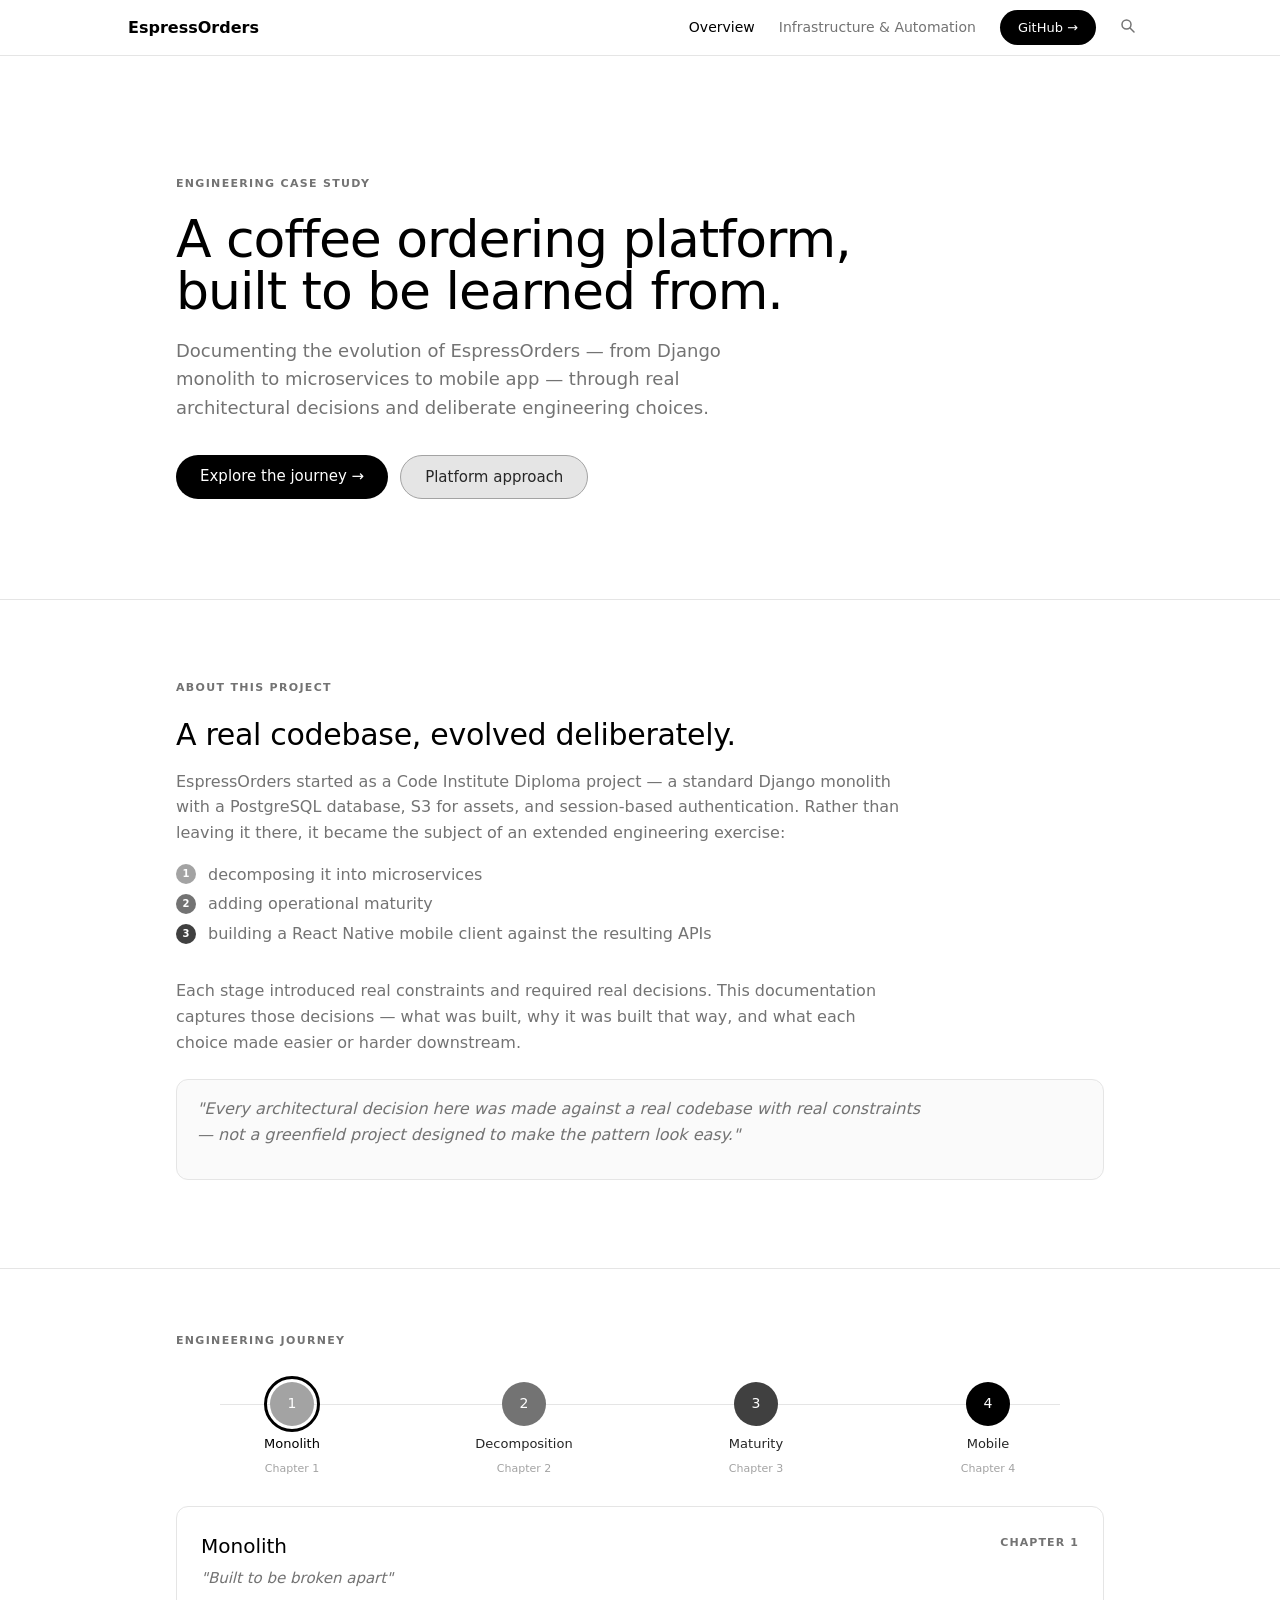
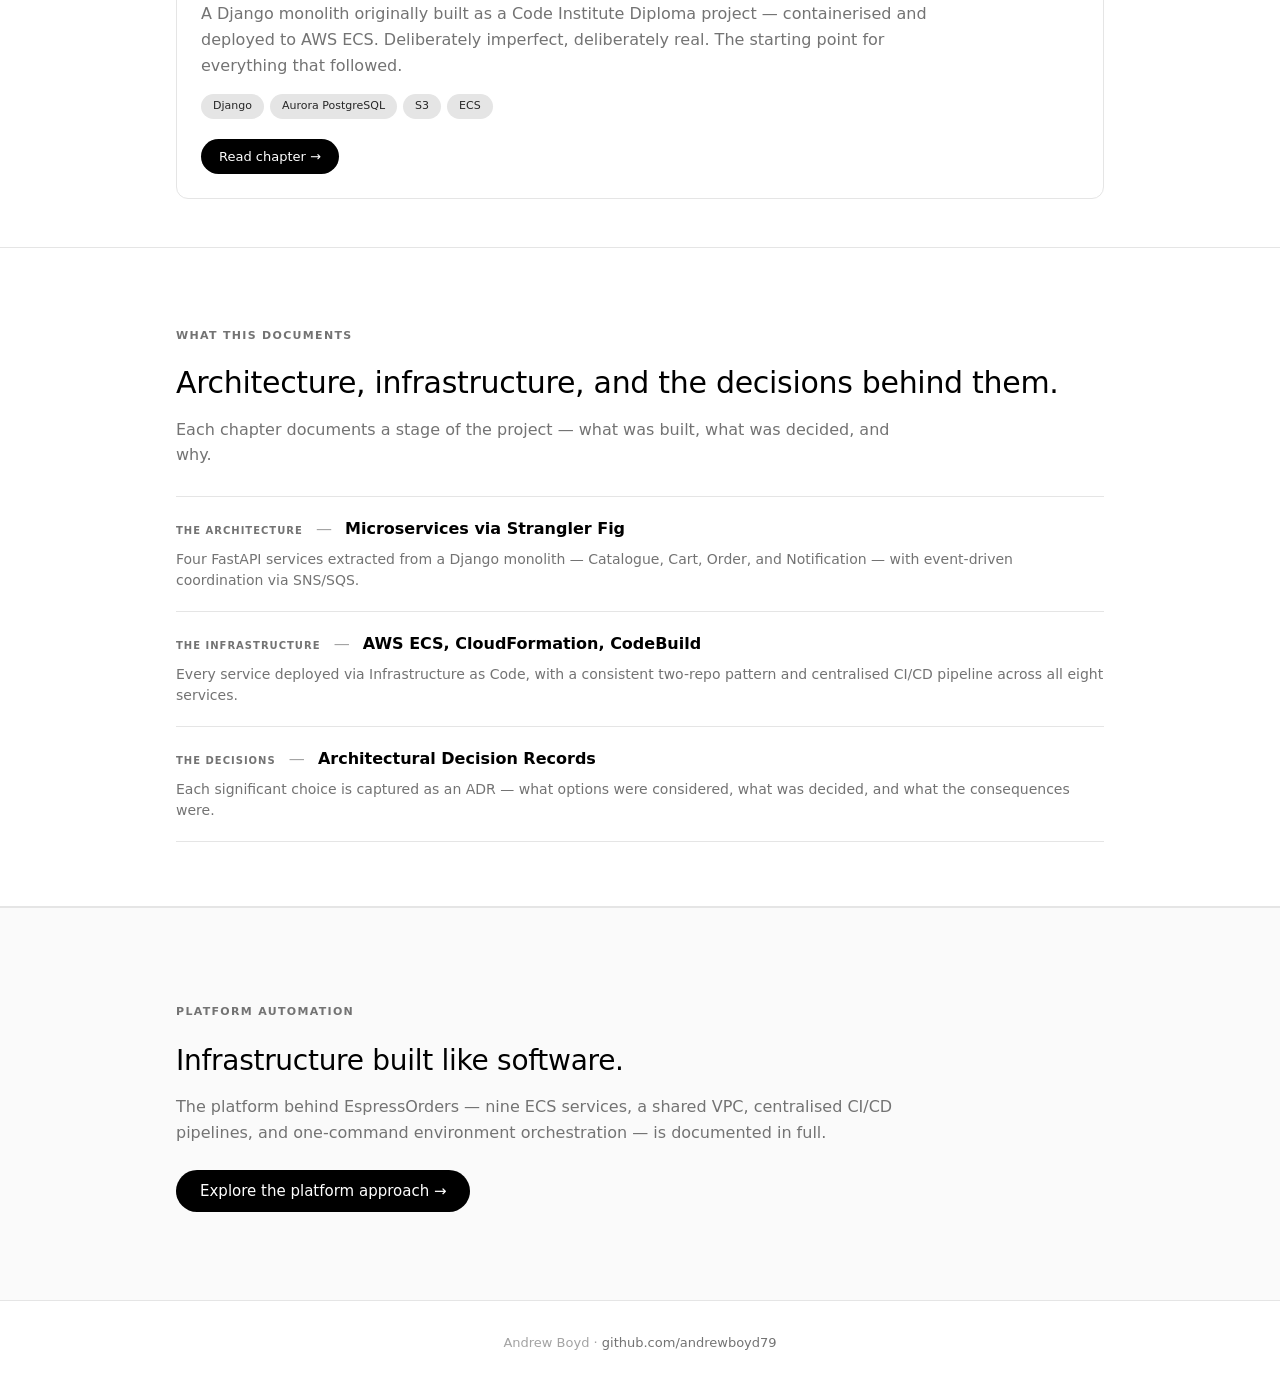
==== commit 6f137d0e: "Merge pull request #33 from andrewboyd79/feat/client-side-search feat: client-side search across cha" ====
--- a/index.html
+++ b/index.html
@@ -97,23 +97,32 @@
       <div class="eyebrow">What this documents</div>
       <h2>Architecture, infrastructure, and the decisions behind them.</h2>
       <p>Each chapter documents a stage of the project — what was built, what was decided, and why.</p>
-      <div class="cards-grid">
-        <div class="decision-card">
-          <div class="card-eyebrow">The Architecture</div>
-          <h3>Microservices via Strangler Fig</h3>
-          <p>Four FastAPI services extracted from a Django monolith — Catalogue, Cart, Order, and Notification — with event-driven coordination via SNS/SQS.</p>
+      <dl class="what-docs-list">
+        <div class="what-docs-item">
+          <dt>
+            <span class="what-docs-label">The Architecture</span>
+            <span class="what-docs-sep">—</span>
+            <strong>Microservices via Strangler Fig</strong>
+          </dt>
+          <dd>Four FastAPI services extracted from a Django monolith — Catalogue, Cart, Order, and Notification — with event-driven coordination via SNS/SQS.</dd>
         </div>
-        <div class="decision-card">
-          <div class="card-eyebrow">The Infrastructure</div>
-          <h3>AWS ECS, CloudFormation, CodeBuild</h3>
-          <p>Every service deployed via Infrastructure as Code, with a consistent two-repo pattern and centralised CI/CD pipeline across all eight services.</p>
+        <div class="what-docs-item">
+          <dt>
+            <span class="what-docs-label">The Infrastructure</span>
+            <span class="what-docs-sep">—</span>
+            <strong>AWS ECS, CloudFormation, CodeBuild</strong>
+          </dt>
+          <dd>Every service deployed via Infrastructure as Code, with a consistent two-repo pattern and centralised CI/CD pipeline across all eight services.</dd>
         </div>
-        <div class="decision-card">
-          <div class="card-eyebrow">The Decisions</div>
-          <h3>Architectural Decision Records</h3>
-          <p>Each significant choice is captured as an ADR — what options were considered, what was decided, and what the consequences were.</p>
+        <div class="what-docs-item">
+          <dt>
+            <span class="what-docs-label">The Decisions</span>
+            <span class="what-docs-sep">—</span>
+            <strong>Architectural Decision Records</strong>
+          </dt>
+          <dd>Each significant choice is captured as an ADR — what options were considered, what was decided, and what the consequences were.</dd>
         </div>
-      </div>
+      </dl>
     </div>
   </section>
 
--- a/css/style.css
+++ b/css/style.css
@@ -394,6 +394,49 @@
 .decision-card h3 { font-size: 15px; font-weight: 500; color: var(--color-black); margin-bottom: 6px; }
 .decision-card p { font-size: 13px; color: var(--color-stone); line-height: 1.5; }
 
+/* --- What This Documents: Definition List --- */
+.what-docs-list {
+  display: flex;
+  flex-direction: column;
+  gap: 0;
+  margin-top: 28px;
+}
+.what-docs-item {
+  display: grid;
+  grid-template-columns: 1fr;
+  padding: 20px 0;
+  border-top: 1px solid var(--color-light-gray);
+}
+.what-docs-item:last-child {
+  border-bottom: 1px solid var(--color-light-gray);
+}
+.what-docs-item dt {
+  font-size: 16px;
+  color: var(--color-near-black);
+  margin-bottom: 8px;
+}
+.what-docs-label {
+  font-size: 10px;
+  font-weight: 600;
+  letter-spacing: 0.1em;
+  text-transform: uppercase;
+  color: var(--color-stone);
+}
+.what-docs-sep {
+  margin: 0 8px;
+  color: var(--color-silver);
+}
+.what-docs-item strong {
+  font-weight: 600;
+  color: var(--color-black);
+}
+.what-docs-item dd {
+  font-size: 14px;
+  color: var(--color-stone);
+  line-height: 1.5;
+  margin: 0;
+  padding-left: 0;
+}
 /* --- Platform Band --- */
 .platform-band {
   background: var(--color-snow);
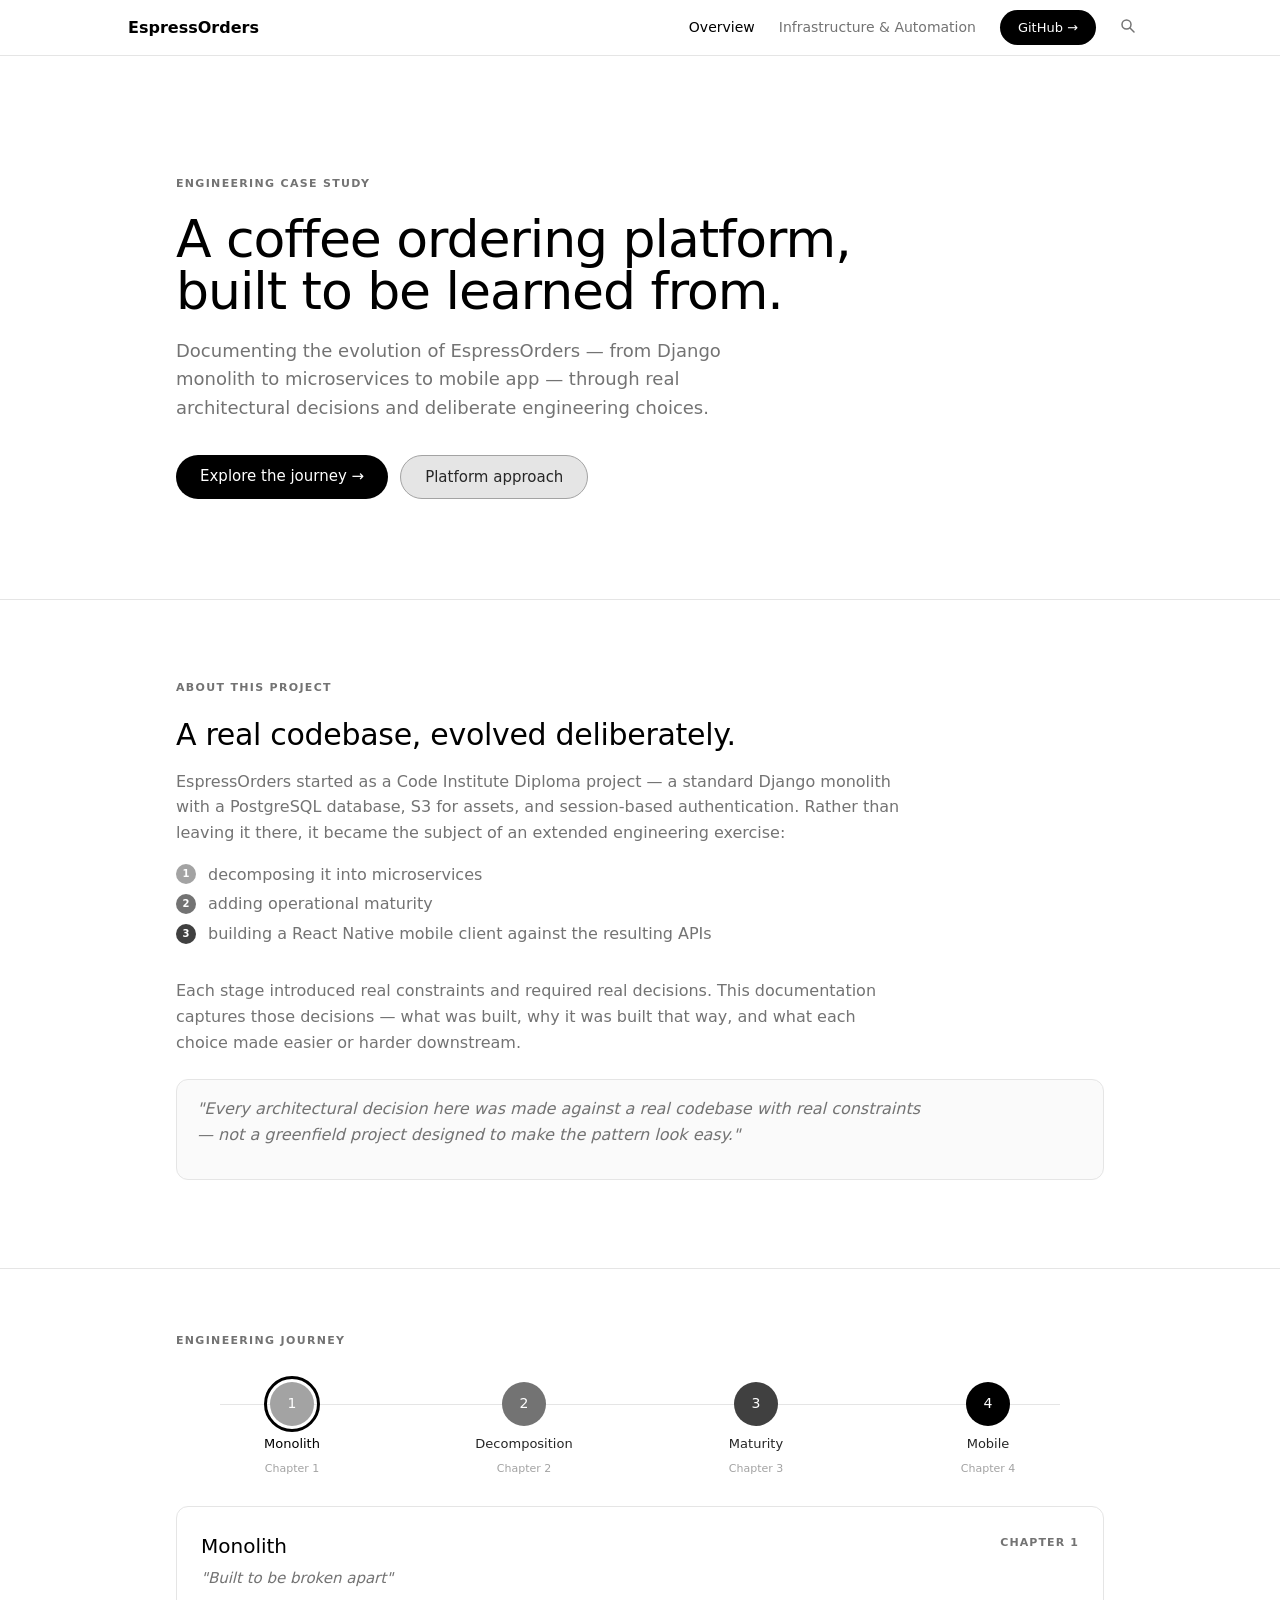
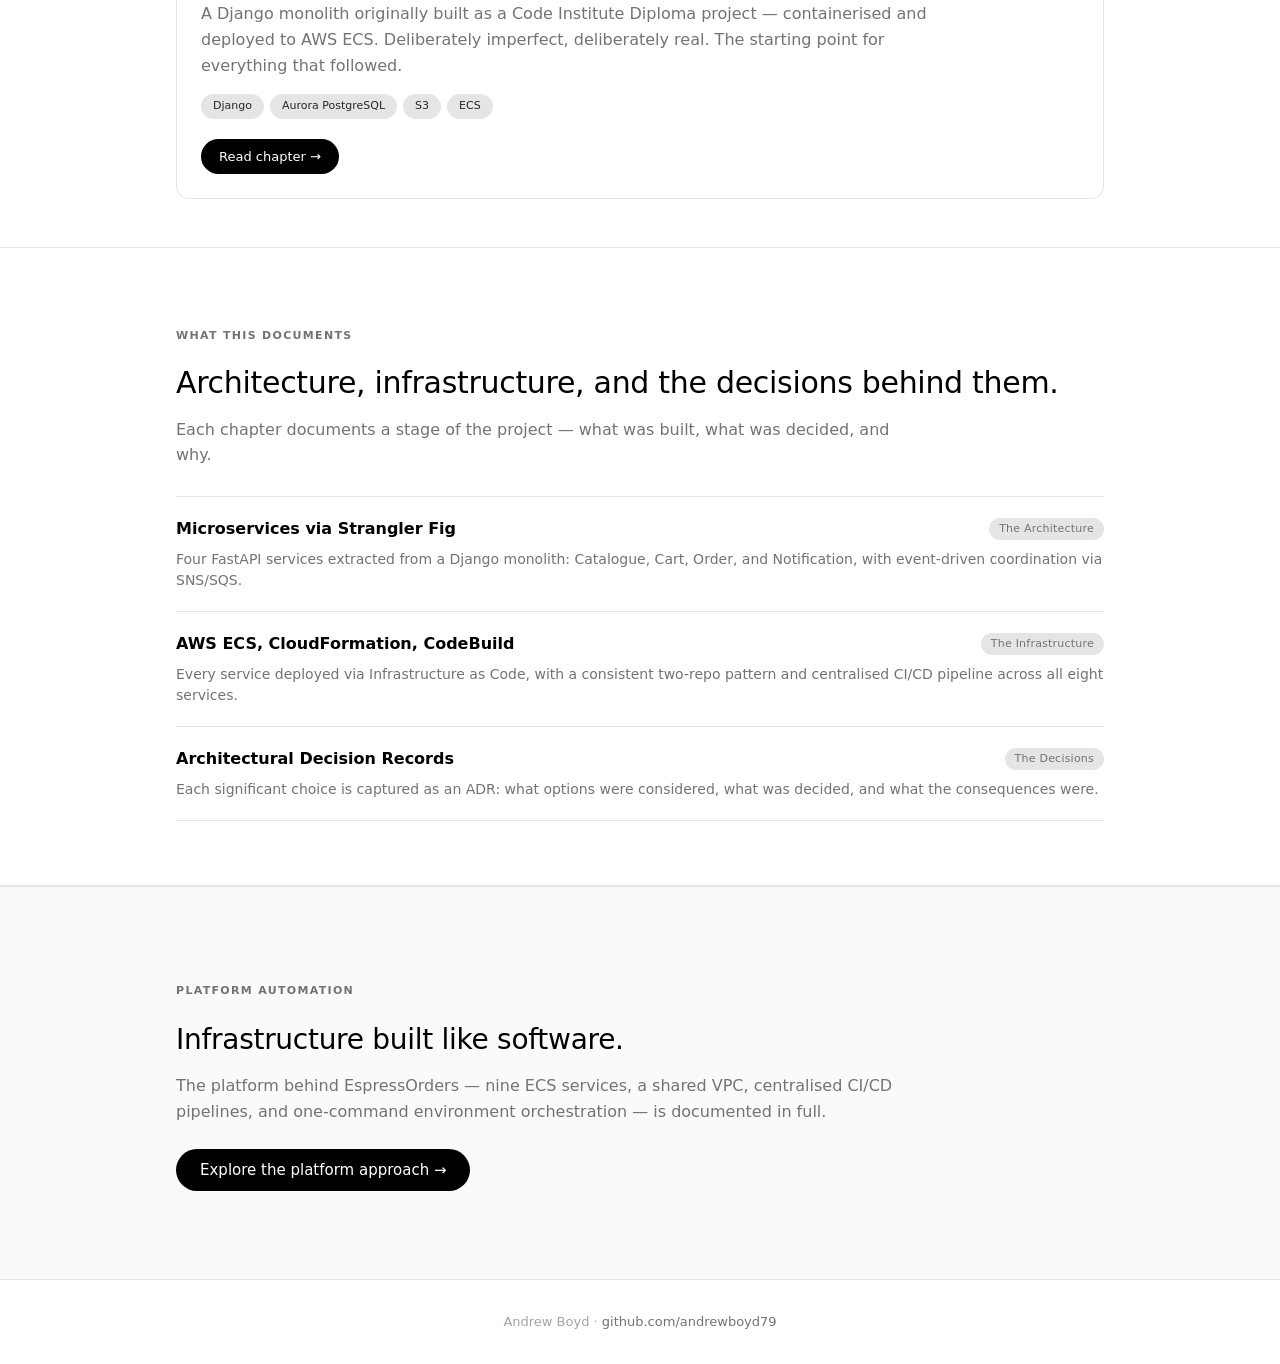
==== commit c3a0eeac: "fix: search trigger click and redesign what-docs section - Fix search magnifying glass doing nothing" ====
--- a/index.html
+++ b/index.html
@@ -100,27 +100,24 @@
       <dl class="what-docs-list">
         <div class="what-docs-item">
           <dt>
-            <span class="what-docs-label">The Architecture</span>
-            <span class="what-docs-sep">—</span>
             <strong>Microservices via Strangler Fig</strong>
+            <span class="what-docs-pill">The Architecture</span>
           </dt>
-          <dd>Four FastAPI services extracted from a Django monolith — Catalogue, Cart, Order, and Notification — with event-driven coordination via SNS/SQS.</dd>
+          <dd>Four FastAPI services extracted from a Django monolith: Catalogue, Cart, Order, and Notification, with event-driven coordination via SNS/SQS.</dd>
         </div>
         <div class="what-docs-item">
           <dt>
-            <span class="what-docs-label">The Infrastructure</span>
-            <span class="what-docs-sep">—</span>
             <strong>AWS ECS, CloudFormation, CodeBuild</strong>
+            <span class="what-docs-pill">The Infrastructure</span>
           </dt>
           <dd>Every service deployed via Infrastructure as Code, with a consistent two-repo pattern and centralised CI/CD pipeline across all eight services.</dd>
         </div>
         <div class="what-docs-item">
           <dt>
-            <span class="what-docs-label">The Decisions</span>
-            <span class="what-docs-sep">—</span>
             <strong>Architectural Decision Records</strong>
+            <span class="what-docs-pill">The Decisions</span>
           </dt>
-          <dd>Each significant choice is captured as an ADR — what options were considered, what was decided, and what the consequences were.</dd>
+          <dd>Each significant choice is captured as an ADR: what options were considered, what was decided, and what the consequences were.</dd>
         </div>
       </dl>
     </div>
--- a/css/style.css
+++ b/css/style.css
@@ -411,24 +411,26 @@
   border-bottom: 1px solid var(--color-light-gray);
 }
 .what-docs-item dt {
+  display: flex;
+  align-items: center;
+  justify-content: space-between;
+  gap: 16px;
+  margin-bottom: 8px;
+}
+.what-docs-item strong {
   font-size: 16px;
-  color: var(--color-near-black);
-  margin-bottom: 8px;
-}
-.what-docs-label {
-  font-size: 10px;
-  font-weight: 600;
-  letter-spacing: 0.1em;
-  text-transform: uppercase;
-  color: var(--color-stone);
-}
-.what-docs-sep {
-  margin: 0 8px;
-  color: var(--color-silver);
-}
-.what-docs-item strong {
-  font-weight: 600;
-  color: var(--color-black);
+  font-weight: 600;
+  color: var(--color-black);
+}
+.what-docs-pill {
+  flex-shrink: 0;
+  font-size: 11px;
+  font-weight: 500;
+  color: var(--color-stone);
+  background: var(--color-light-gray);
+  border-radius: var(--radius-pill);
+  padding: 3px 10px;
+  letter-spacing: 0.02em;
 }
 .what-docs-item dd {
   font-size: 14px;
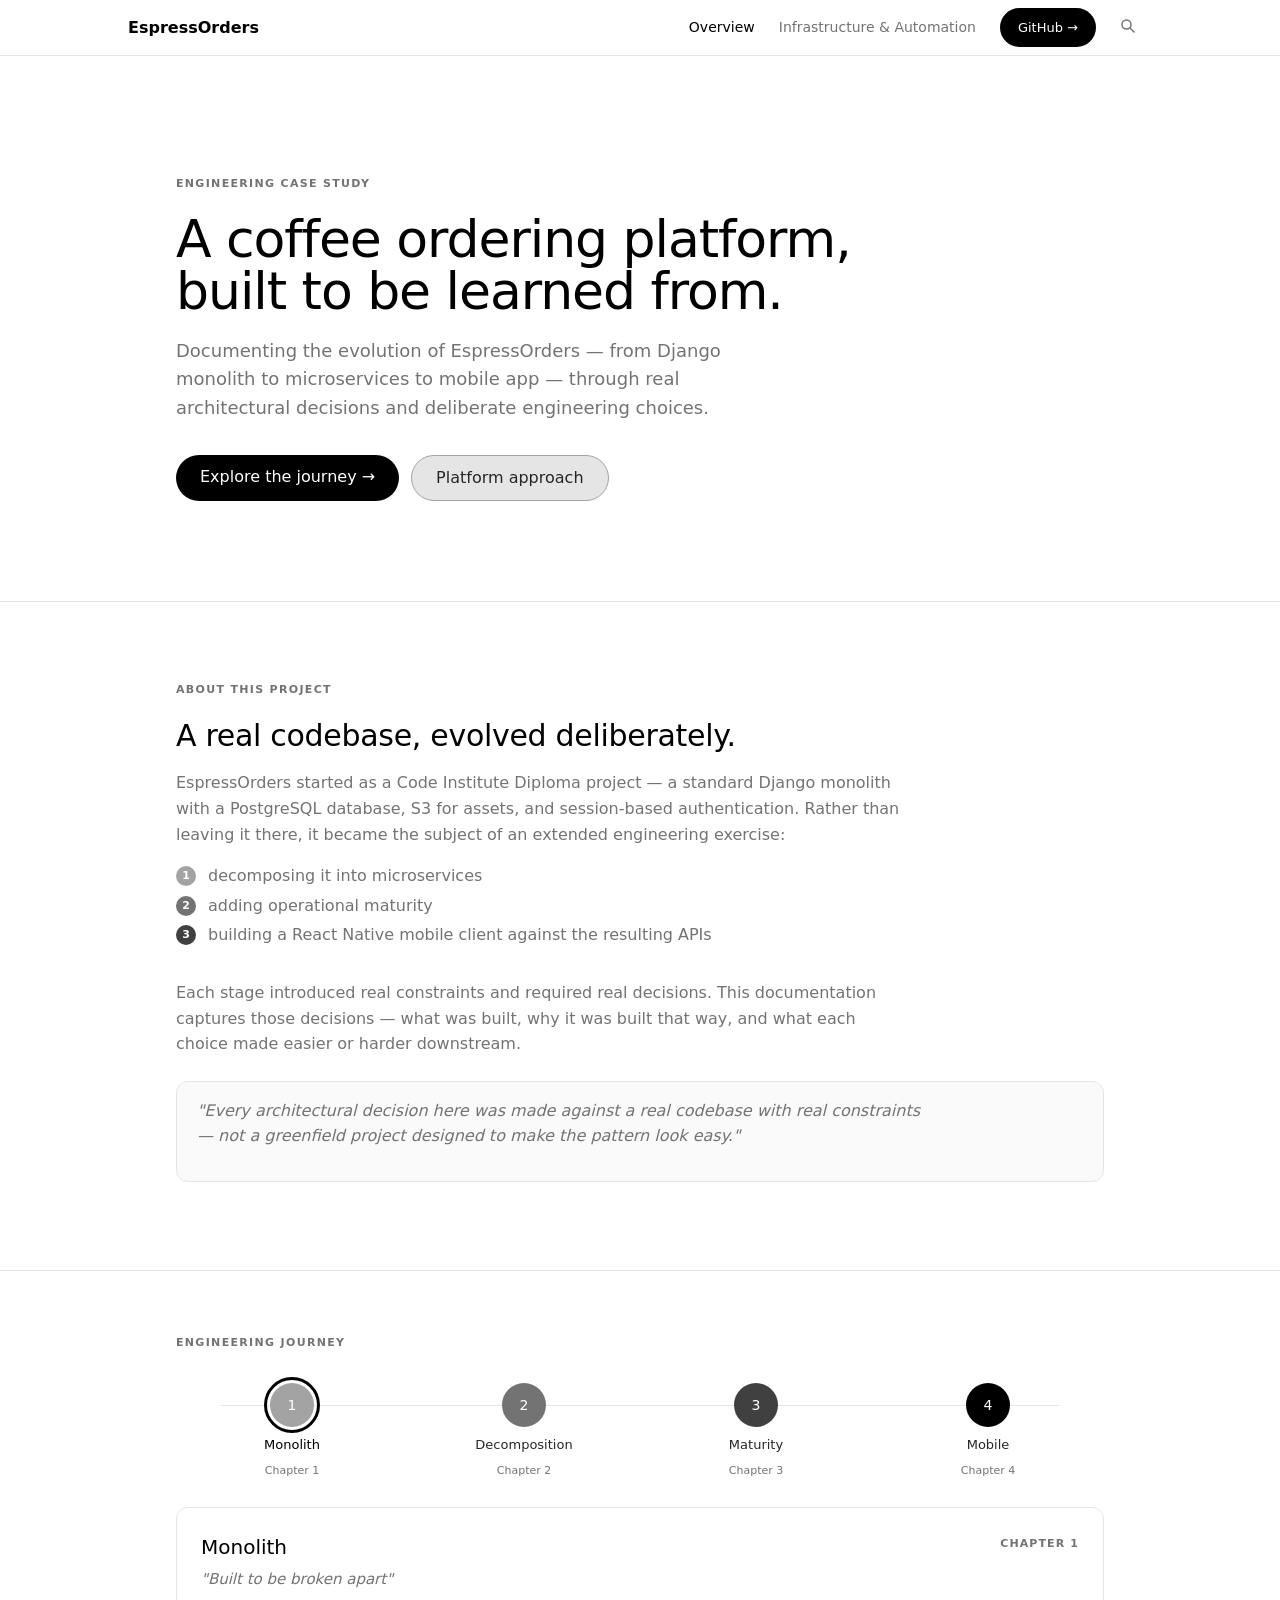
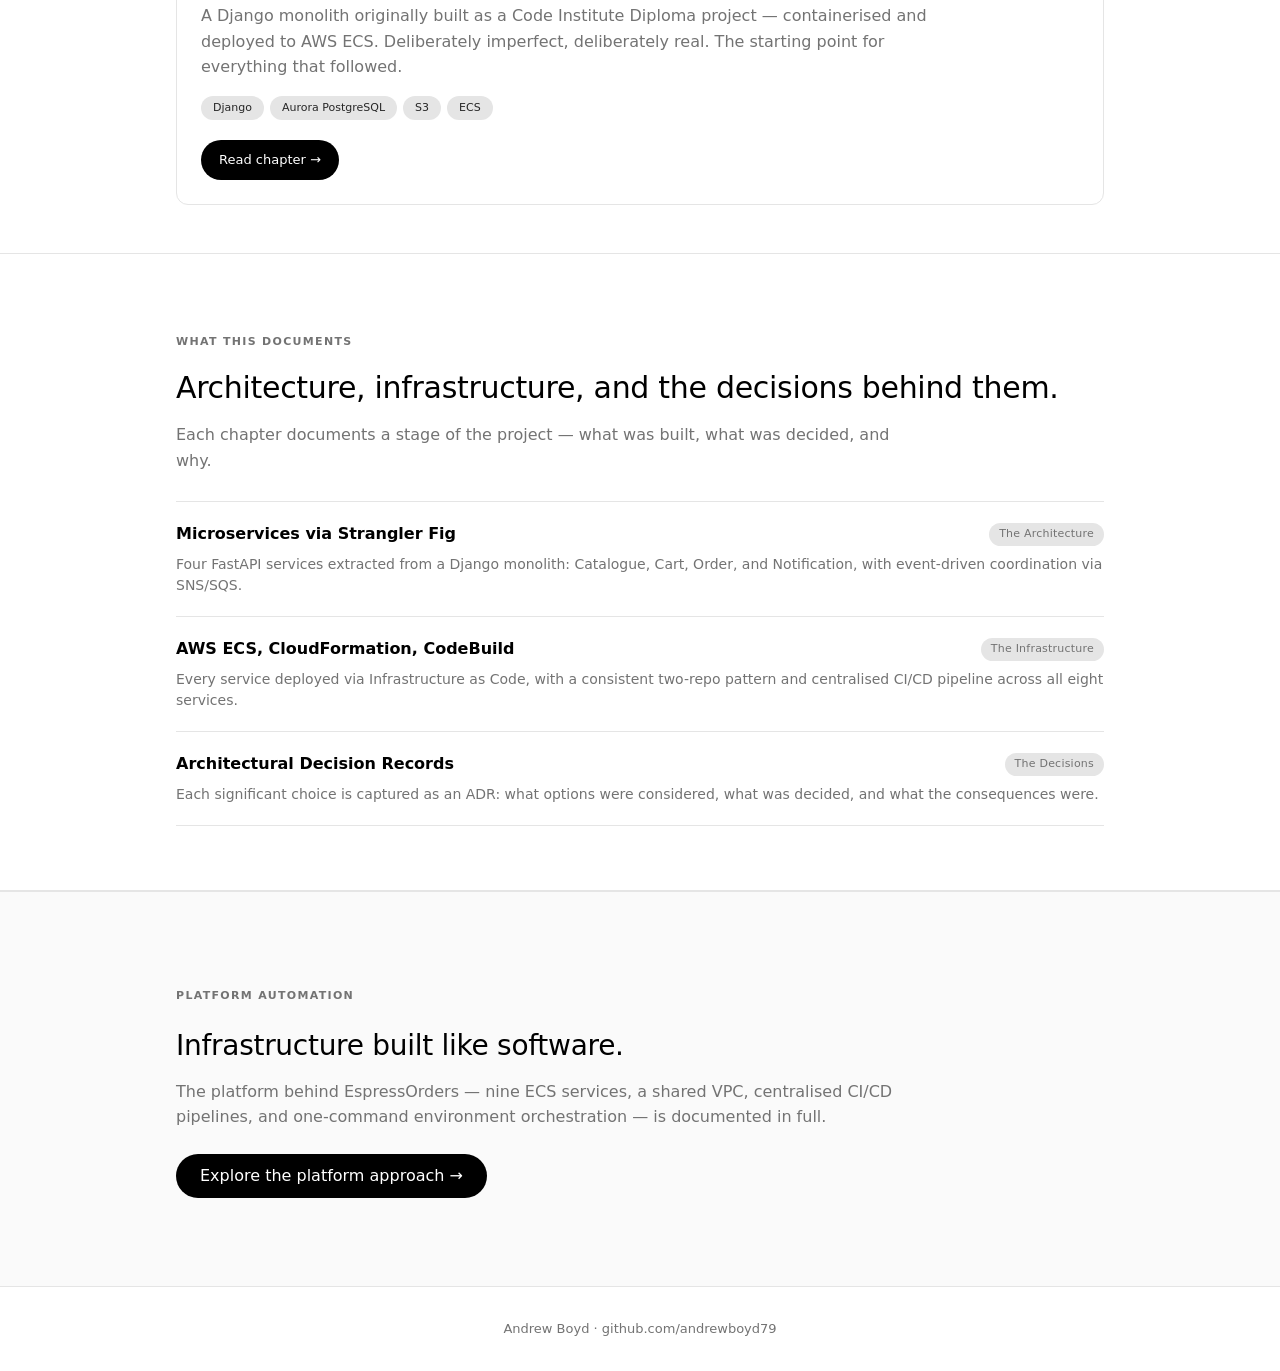
==== commit 7882abd7: "fix: polish pass — fallback styles, btn-gray hover, code cleanup - Extract 24 inline style= attribut" ====
--- a/index.html
+++ b/index.html
@@ -61,30 +61,30 @@
       <!-- Static fallback shown when JS unavailable; hidden by timeline.js on load -->
       <div id="timeline-static-fallback">
         <div class="eyebrow">Engineering Journey</div>
-        <div style="display:flex;flex-direction:column;gap:10px;margin:24px 0 28px;">
-          <a href="docs/chapter-1-monolith.html" style="display:flex;align-items:center;gap:12px;font-size:15px;color:var(--color-near-black);">
-            <span style="flex:0 0 20px;height:20px;border-radius:50%;background:var(--color-silver);display:grid;place-items:center;font-size:10px;font-weight:600;color:var(--color-white);">1</span>
-            <span style="font-weight:500;">Monolith</span>
-            <span style="font-size:12px;color:var(--color-silver);">Chapter 1</span>
-            <span style="margin-left:auto;font-size:13px;color:var(--color-stone);">Read &#8594;</span>
+        <div class="tf-list">
+          <a href="docs/chapter-1-monolith.html" class="tf-item">
+            <span class="tf-dot tf-dot-1">1</span>
+            <span class="tf-title">Monolith</span>
+            <span class="tf-chapter">Chapter 1</span>
+            <span class="tf-read">Read &#8594;</span>
           </a>
-          <a href="docs/chapter-2-4-decomposition.html" style="display:flex;align-items:center;gap:12px;font-size:15px;color:var(--color-near-black);">
-            <span style="flex:0 0 20px;height:20px;border-radius:50%;background:var(--color-stone);display:grid;place-items:center;font-size:10px;font-weight:600;color:var(--color-white);">2</span>
-            <span style="font-weight:500;">Decomposition</span>
-            <span style="font-size:12px;color:var(--color-silver);">Chapter 2</span>
-            <span style="margin-left:auto;font-size:13px;color:var(--color-stone);">Read &#8594;</span>
+          <a href="docs/chapter-2-4-decomposition.html" class="tf-item">
+            <span class="tf-dot tf-dot-2">2</span>
+            <span class="tf-title">Decomposition</span>
+            <span class="tf-chapter">Chapter 2</span>
+            <span class="tf-read">Read &#8594;</span>
           </a>
-          <a href="docs/chapter-5-7-maturity.html" style="display:flex;align-items:center;gap:12px;font-size:15px;color:var(--color-near-black);">
-            <span style="flex:0 0 20px;height:20px;border-radius:50%;background:var(--color-mid-dark);display:grid;place-items:center;font-size:10px;font-weight:600;color:var(--color-white);">3</span>
-            <span style="font-weight:500;">Maturity</span>
-            <span style="font-size:12px;color:var(--color-silver);">Chapter 3</span>
-            <span style="margin-left:auto;font-size:13px;color:var(--color-stone);">Read &#8594;</span>
+          <a href="docs/chapter-5-7-maturity.html" class="tf-item">
+            <span class="tf-dot tf-dot-3">3</span>
+            <span class="tf-title">Maturity</span>
+            <span class="tf-chapter">Chapter 3</span>
+            <span class="tf-read">Read &#8594;</span>
           </a>
-          <a href="docs/chapter-9-mobile.html" style="display:flex;align-items:center;gap:12px;font-size:15px;color:var(--color-near-black);">
-            <span style="flex:0 0 20px;height:20px;border-radius:50%;background:var(--color-black);display:grid;place-items:center;font-size:10px;font-weight:600;color:var(--color-white);">4</span>
-            <span style="font-weight:500;">Mobile</span>
-            <span style="font-size:12px;color:var(--color-silver);">Chapter 4</span>
-            <span style="margin-left:auto;font-size:13px;color:var(--color-stone);">Read &#8594;</span>
+          <a href="docs/chapter-9-mobile.html" class="tf-item">
+            <span class="tf-dot tf-dot-4">4</span>
+            <span class="tf-title">Mobile</span>
+            <span class="tf-chapter">Chapter 4</span>
+            <span class="tf-read">Read &#8594;</span>
           </a>
         </div>
       </div>
--- a/css/style.css
+++ b/css/style.css
@@ -11,6 +11,8 @@
   --color-white: #ffffff;
   --radius-container: 12px;
   --radius-pill: 9999px;
+  --color-focus: #3b82f6;
+  --shadow-dropdown: 0 4px 16px rgba(0,0,0,0.08);
 }
 
 /* === Reset & Base === */
@@ -77,11 +79,11 @@
   z-index: 100;
   transition: transform 0.15s ease-out;
 }
-.skip-link:focus { transform: translateY(0); outline: none; }
+.skip-link:focus { transform: translateY(0); outline: 2px solid var(--color-white); outline-offset: 2px; }
 
 /* Focus ring — Ring Blue applied to all keyboard-focused interactive elements */
 :focus-visible {
-  outline: 2px solid #3b82f6;
+  outline: 2px solid var(--color-focus);
   outline-offset: 2px;
 }
 
@@ -90,7 +92,7 @@
   display: inline-block;
   background: var(--color-black);
   color: var(--color-white);
-  font-size: 15px;
+  font-size: 16px;
   font-weight: 500;
   padding: 10px 24px;
   border-radius: var(--radius-pill);
@@ -98,11 +100,12 @@
   cursor: pointer;
 }
 .btn-black:hover { opacity: 0.85; }
+.btn-gray:hover { background: var(--color-silver); }
 .btn-gray {
   display: inline-block;
   background: var(--color-light-gray);
   color: var(--color-near-black);
-  font-size: 15px;
+  font-size: 16px;
   font-weight: 500;
   padding: 10px 24px;
   border-radius: var(--radius-pill);
@@ -122,7 +125,7 @@
 }
 .btn-sm {
   font-size: 13px !important;
-  padding: 8px 18px !important;
+  padding: 10px 18px !important;
 }
 
 /* --- Tags --- */
@@ -145,7 +148,7 @@
   margin: 24px 0;
 }
 .callout p {
-  font-size: 15px;
+  font-size: 16px;
   font-style: italic;
   color: var(--color-mid);
   margin: 0;
@@ -159,7 +162,7 @@
   text-align: center;
   background: var(--color-white);
 }
-.site-footer p { font-size: 13px; color: var(--color-silver); }
+.site-footer p { font-size: 13px; color: var(--color-stone); }
 .site-footer a { color: var(--color-stone); }
 
 /* ============================================================
@@ -257,7 +260,7 @@
   border-radius: 50%;
   display: grid;
   place-items: center;
-  font-size: 10px;
+  font-size: 11px;
   font-weight: 600;
   color: var(--color-white);
   background: var(--color-silver);
@@ -327,7 +330,7 @@
 }
 .stage-chapter {
   font-size: 11px;
-  color: var(--color-silver);
+  color: var(--color-stone);
   text-align: center;
 }
 .stage-node.active .stage-label { color: var(--color-black); }
@@ -360,7 +363,19 @@
 .summary { font-size: 14px; color: var(--color-mid); line-height: 1.6; margin-bottom: 16px; }
 .tech-tags { display: flex; flex-wrap: wrap; gap: 6px; margin-bottom: 20px; }
 .card-actions { display: flex; gap: 8px; }
-.timeline-hint { font-size: 12px; color: var(--color-silver); text-align: left; margin-top: 20px; }
+.timeline-hint { font-size: 13px; color: var(--color-stone); text-align: left; margin-top: 20px; }
+
+/* --- Timeline static fallback (shown when JS unavailable) --- */
+.tf-list { display: flex; flex-direction: column; gap: 10px; margin: 24px 0 28px; }
+.tf-item { display: flex; align-items: center; gap: 12px; font-size: 15px; color: var(--color-near-black); }
+.tf-dot { flex: 0 0 20px; height: 20px; border-radius: 50%; display: grid; place-items: center; font-size: 11px; font-weight: 600; color: var(--color-white); }
+.tf-dot-1 { background: var(--color-silver); }
+.tf-dot-2 { background: var(--color-stone); }
+.tf-dot-3 { background: var(--color-mid-dark); }
+.tf-dot-4 { background: var(--color-black); }
+.tf-title { font-weight: 500; }
+.tf-chapter { font-size: 12px; color: var(--color-stone); }
+.tf-read { margin-left: auto; font-size: 13px; color: var(--color-stone); }
 .eyebrow {
   font-size: 11px;
   font-weight: 600;
@@ -489,7 +504,7 @@
   display: flex;
   align-items: center;
   gap: 8px;
-  padding: 12px 16px;
+  padding: 14px 16px;
   font-size: 13px;
   color: var(--color-stone);
   border-bottom: 2px solid transparent;
@@ -533,6 +548,11 @@
 
 /* --- Sidebar --- */
 .sidebar {
+  position: sticky;
+  top: 112px;
+  align-self: start;
+  max-height: calc(100vh - 112px);
+  overflow-y: auto;
   border-right: 1px solid var(--color-light-gray);
   padding: 32px 24px;
   background: var(--color-snow);
@@ -771,7 +791,7 @@
   font-weight: 600;
   letter-spacing: 0.1em;
   text-transform: uppercase;
-  color: var(--color-silver);
+  color: var(--color-stone);
   margin-bottom: 6px;
 }
 .adr-section p { font-size: 13px; color: var(--color-mid); line-height: 1.6; margin: 0; max-width: none; }
@@ -843,14 +863,13 @@
 }
 .search-input {
   display: none;
-  width: 220px;
+  width: min(220px, 40vw);
   padding: 6px 12px;
   font-size: 13px;
   font-family: inherit;
   background: var(--color-snow);
   border: 1px solid var(--color-light-gray);
   border-radius: var(--radius-pill);
-  outline: none;
   color: var(--color-black);
 }
 .search-input:focus { border-color: var(--color-silver); }
@@ -865,7 +884,7 @@
   background: var(--color-white);
   border: 1px solid var(--color-light-gray);
   border-radius: var(--radius-container);
-  box-shadow: 0 4px 16px rgba(0,0,0,0.08);
+  box-shadow: var(--shadow-dropdown);
   overflow: hidden;
   z-index: 50;
 }
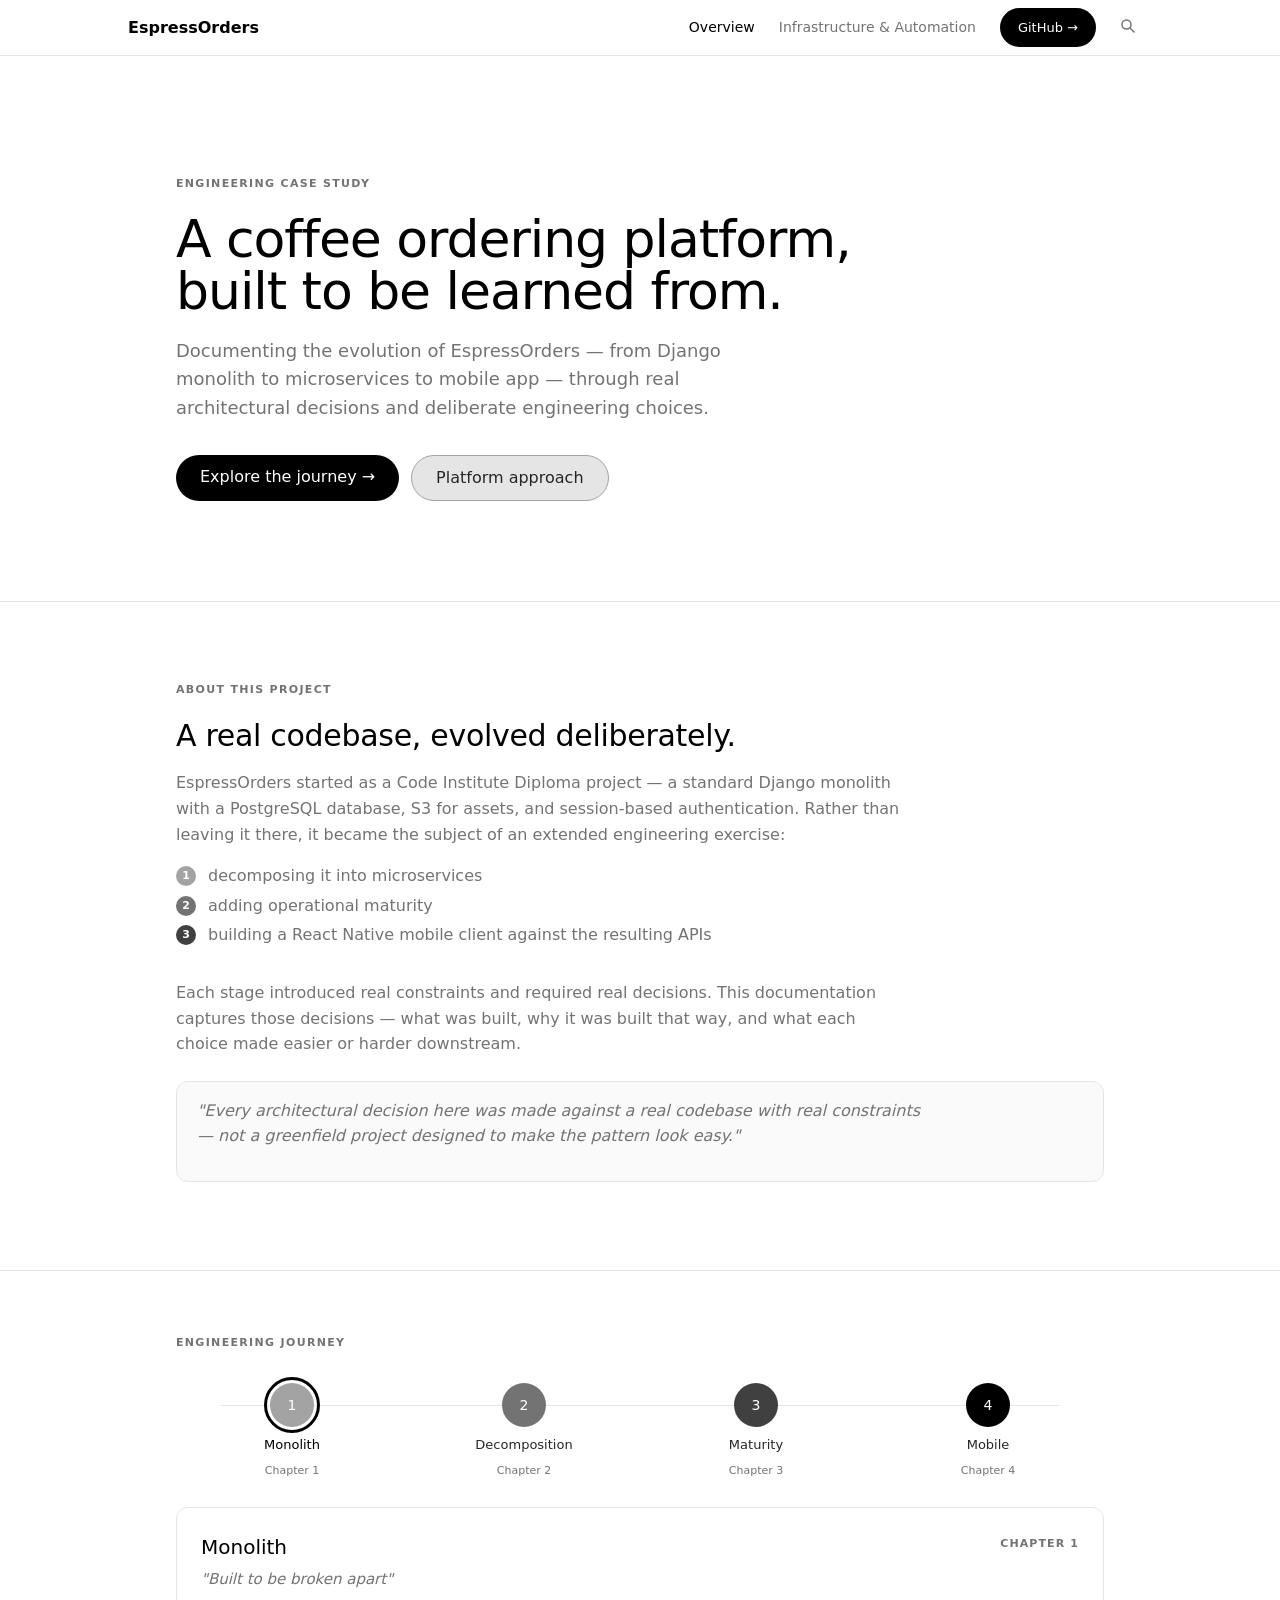
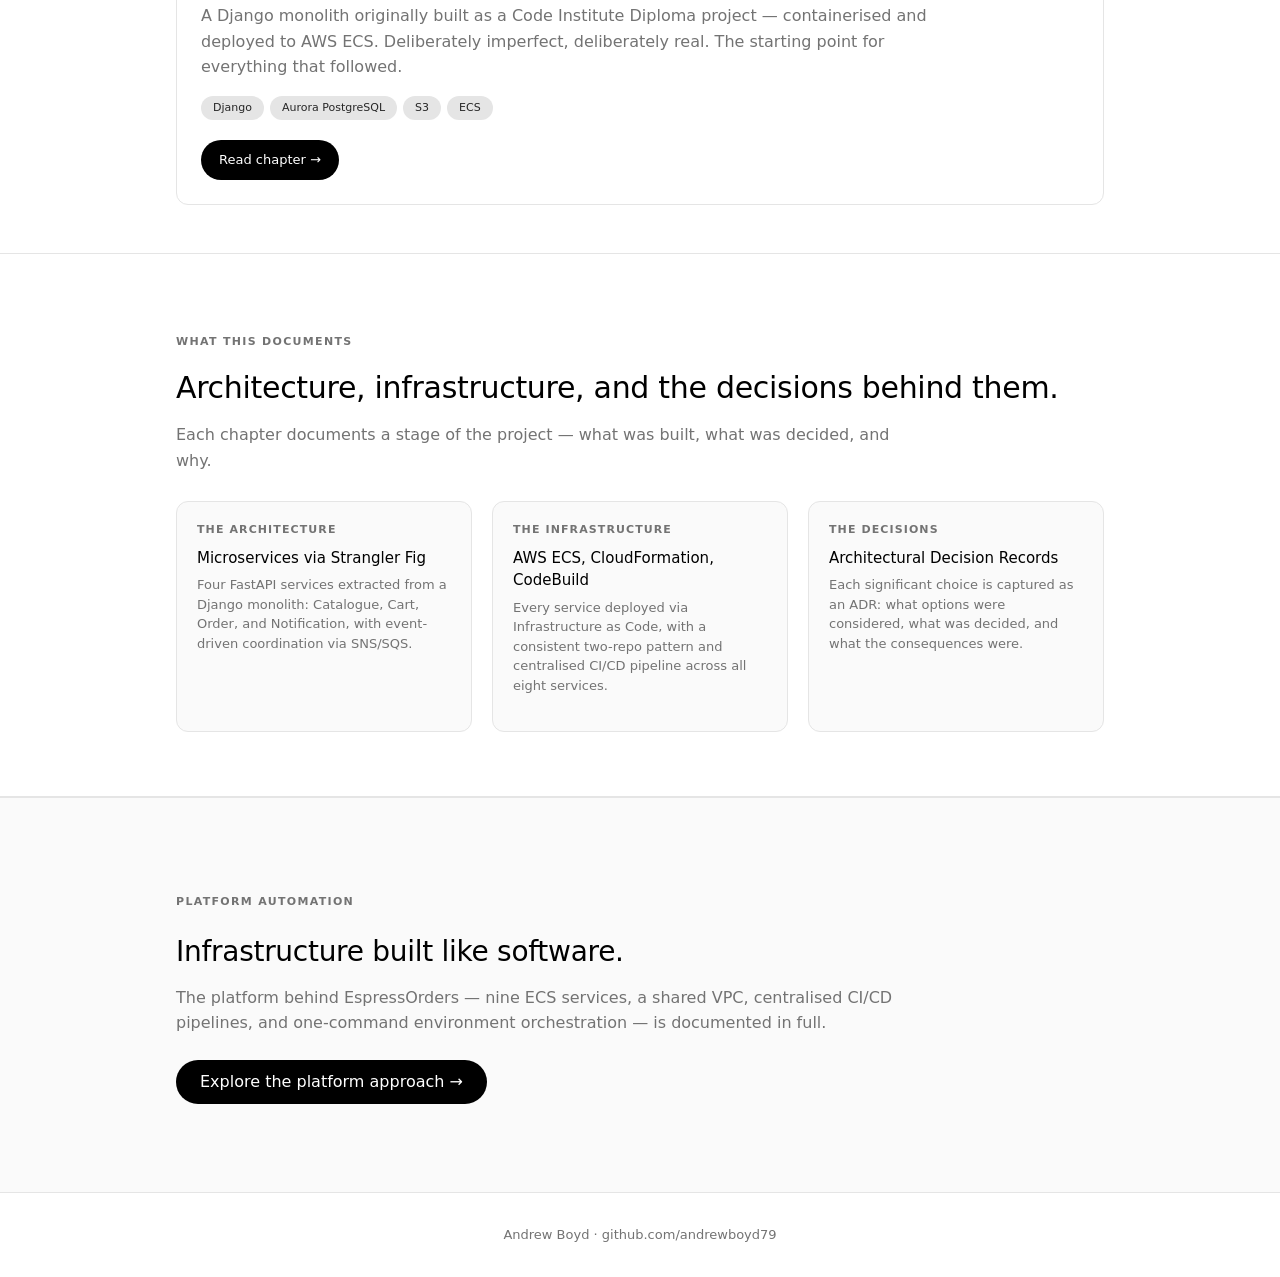
==== commit 149c4a96: "revert: restore original cards layout for 'What this documents' section Removes the definition list " ====
--- a/index.html
+++ b/index.html
@@ -97,29 +97,23 @@
       <div class="eyebrow">What this documents</div>
       <h2>Architecture, infrastructure, and the decisions behind them.</h2>
       <p>Each chapter documents a stage of the project — what was built, what was decided, and why.</p>
-      <dl class="what-docs-list">
-        <div class="what-docs-item">
-          <dt>
-            <strong>Microservices via Strangler Fig</strong>
-            <span class="what-docs-pill">The Architecture</span>
-          </dt>
-          <dd>Four FastAPI services extracted from a Django monolith: Catalogue, Cart, Order, and Notification, with event-driven coordination via SNS/SQS.</dd>
+      <div class="cards-grid">
+        <div class="decision-card">
+          <div class="card-eyebrow">The Architecture</div>
+          <h3>Microservices via Strangler Fig</h3>
+          <p>Four FastAPI services extracted from a Django monolith: Catalogue, Cart, Order, and Notification, with event-driven coordination via SNS/SQS.</p>
         </div>
-        <div class="what-docs-item">
-          <dt>
-            <strong>AWS ECS, CloudFormation, CodeBuild</strong>
-            <span class="what-docs-pill">The Infrastructure</span>
-          </dt>
-          <dd>Every service deployed via Infrastructure as Code, with a consistent two-repo pattern and centralised CI/CD pipeline across all eight services.</dd>
+        <div class="decision-card">
+          <div class="card-eyebrow">The Infrastructure</div>
+          <h3>AWS ECS, CloudFormation, CodeBuild</h3>
+          <p>Every service deployed via Infrastructure as Code, with a consistent two-repo pattern and centralised CI/CD pipeline across all eight services.</p>
         </div>
-        <div class="what-docs-item">
-          <dt>
-            <strong>Architectural Decision Records</strong>
-            <span class="what-docs-pill">The Decisions</span>
-          </dt>
-          <dd>Each significant choice is captured as an ADR: what options were considered, what was decided, and what the consequences were.</dd>
+        <div class="decision-card">
+          <div class="card-eyebrow">The Decisions</div>
+          <h3>Architectural Decision Records</h3>
+          <p>Each significant choice is captured as an ADR: what options were considered, what was decided, and what the consequences were.</p>
         </div>
-      </dl>
+      </div>
     </div>
   </section>
 
--- a/css/style.css
+++ b/css/style.css
@@ -409,51 +409,7 @@
 .decision-card h3 { font-size: 15px; font-weight: 500; color: var(--color-black); margin-bottom: 6px; }
 .decision-card p { font-size: 13px; color: var(--color-stone); line-height: 1.5; }
 
-/* --- What This Documents: Definition List --- */
-.what-docs-list {
-  display: flex;
-  flex-direction: column;
-  gap: 0;
-  margin-top: 28px;
-}
-.what-docs-item {
-  display: grid;
-  grid-template-columns: 1fr;
-  padding: 20px 0;
-  border-top: 1px solid var(--color-light-gray);
-}
-.what-docs-item:last-child {
-  border-bottom: 1px solid var(--color-light-gray);
-}
-.what-docs-item dt {
-  display: flex;
-  align-items: center;
-  justify-content: space-between;
-  gap: 16px;
-  margin-bottom: 8px;
-}
-.what-docs-item strong {
-  font-size: 16px;
-  font-weight: 600;
-  color: var(--color-black);
-}
-.what-docs-pill {
-  flex-shrink: 0;
-  font-size: 11px;
-  font-weight: 500;
-  color: var(--color-stone);
-  background: var(--color-light-gray);
-  border-radius: var(--radius-pill);
-  padding: 3px 10px;
-  letter-spacing: 0.02em;
-}
-.what-docs-item dd {
-  font-size: 14px;
-  color: var(--color-stone);
-  line-height: 1.5;
-  margin: 0;
-  padding-left: 0;
-}
+
 /* --- Platform Band --- */
 .platform-band {
   background: var(--color-snow);
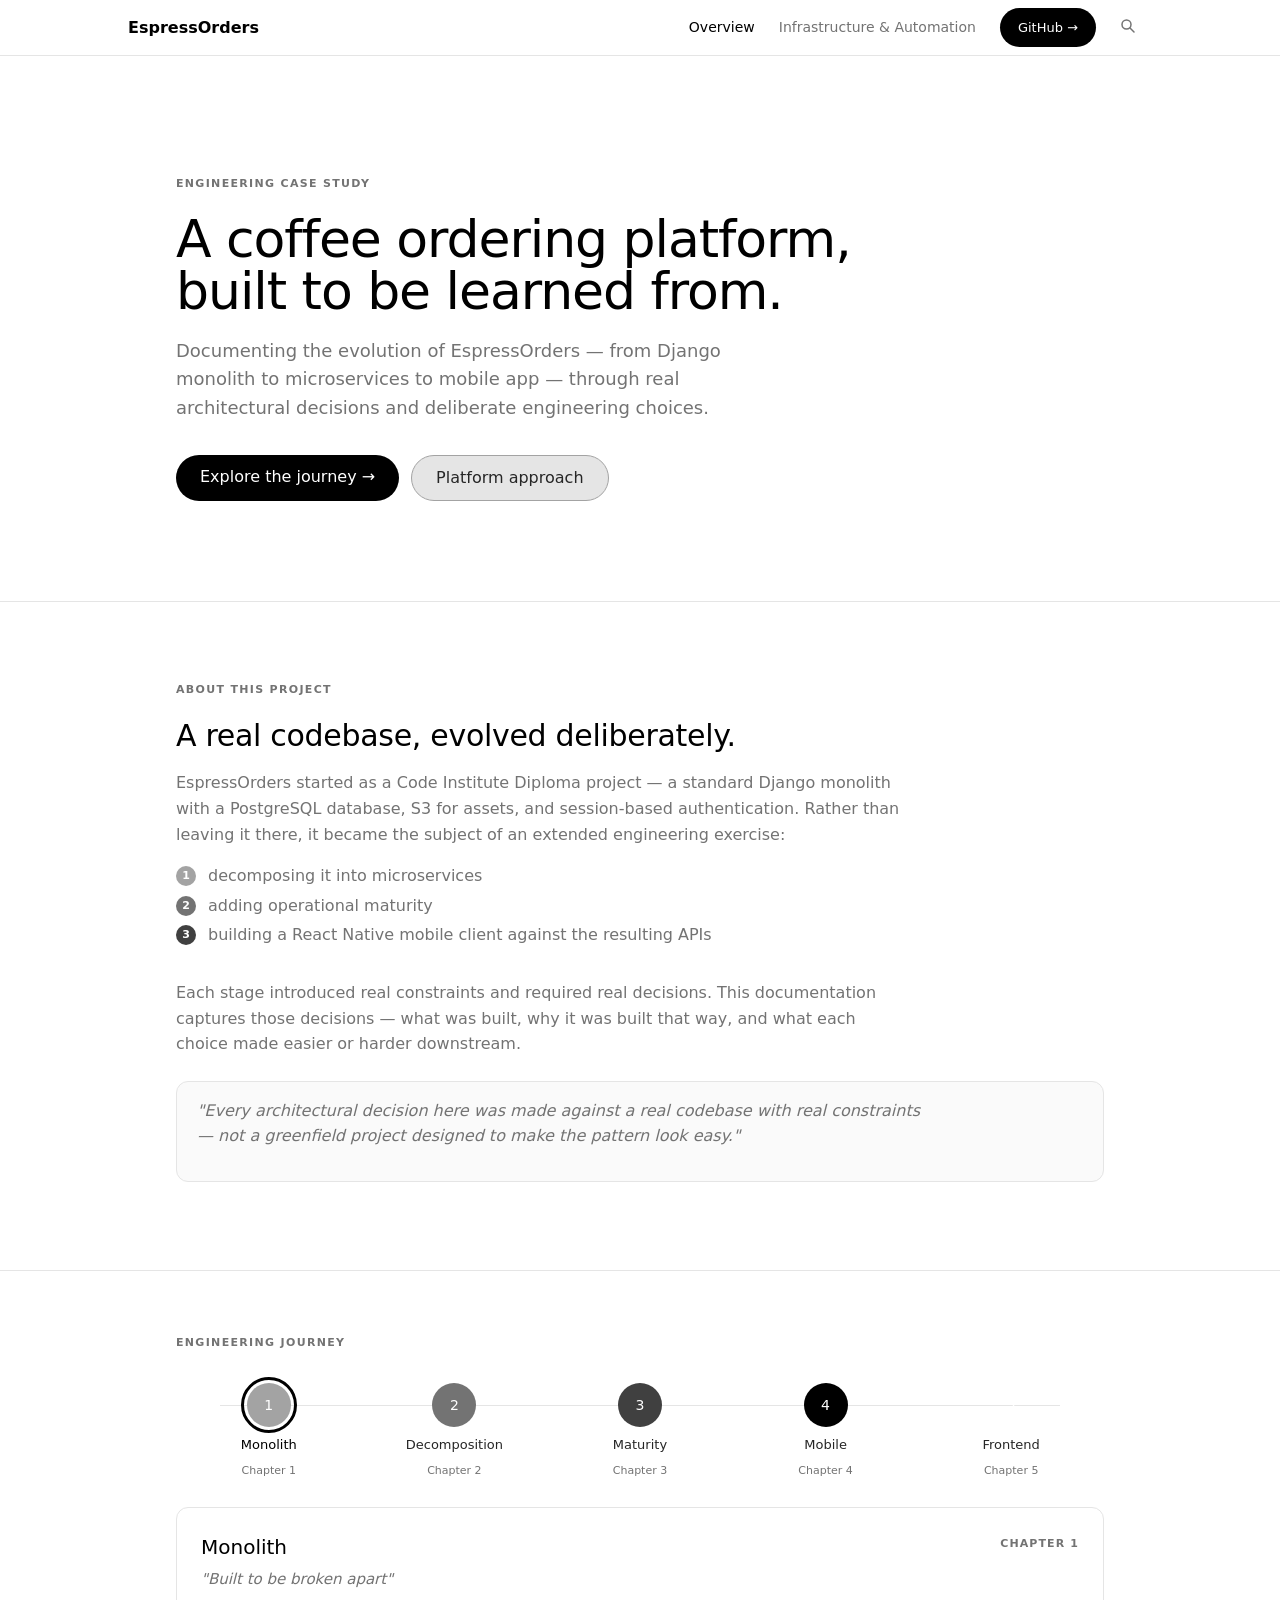
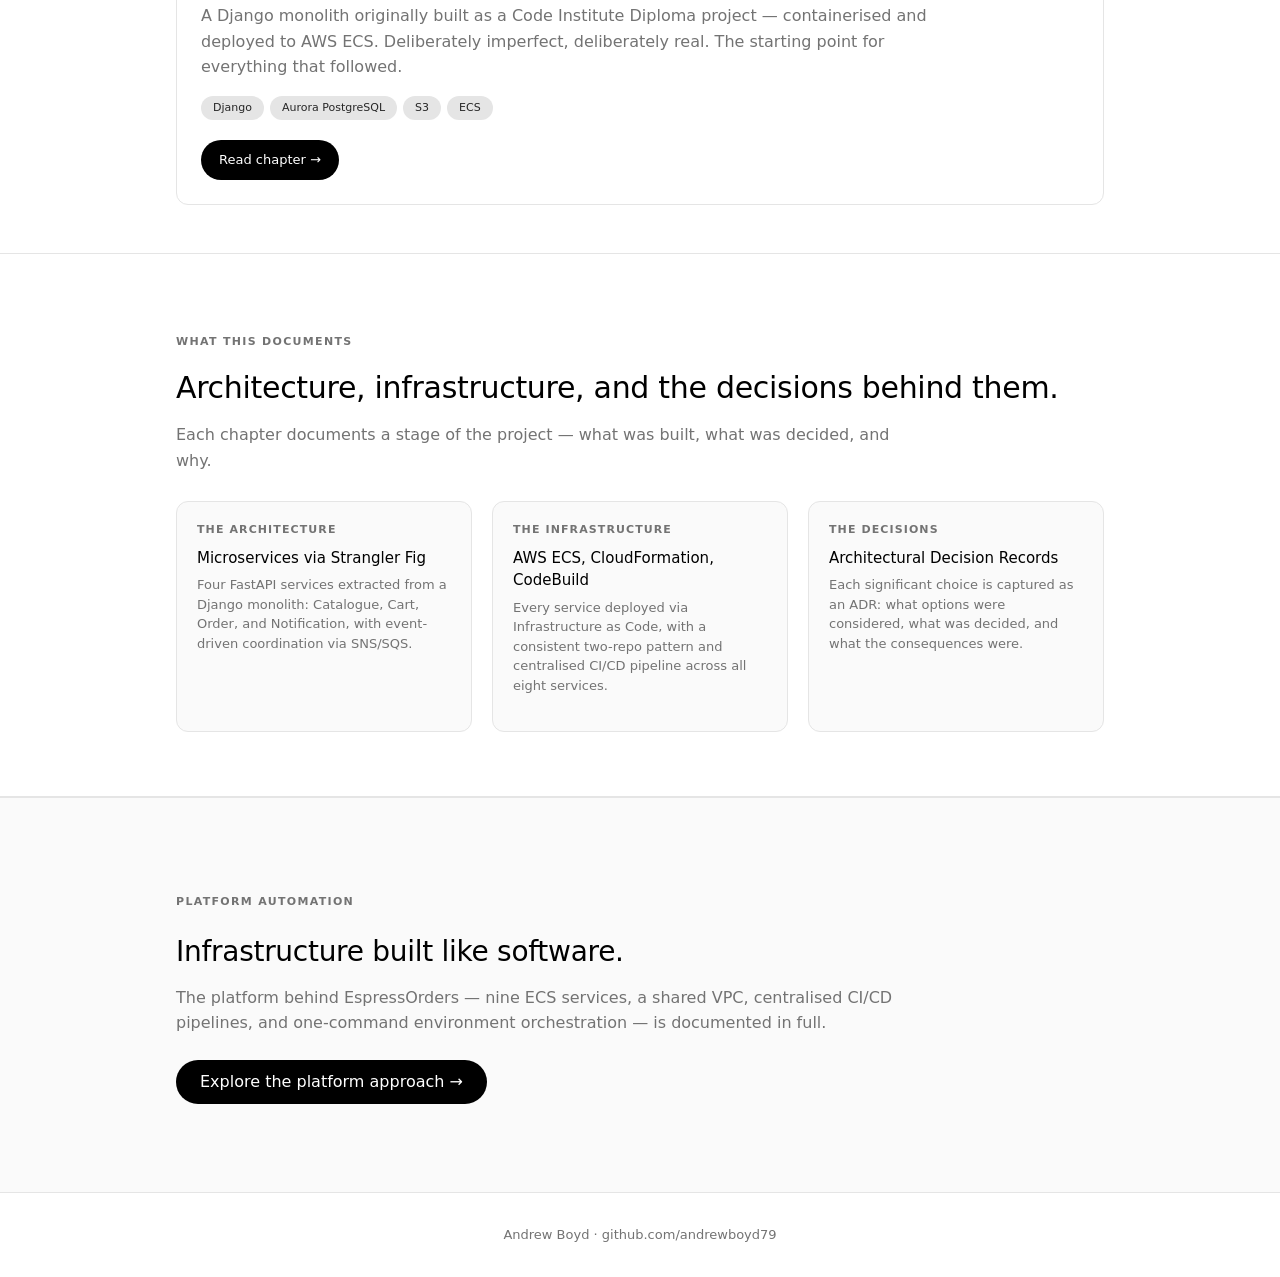
==== commit c0f2eb3b: "feat: add Chapter 5 — Frontend Redesign documentation page Adds the fifth and final chapter document" ====
--- a/index.html
+++ b/index.html
@@ -86,6 +86,12 @@
             <span class="tf-chapter">Chapter 4</span>
             <span class="tf-read">Read &#8594;</span>
           </a>
+          <a href="docs/chapter-frontend-redesign.html" class="tf-item">
+            <span class="tf-dot tf-dot-5">5</span>
+            <span class="tf-title">Frontend</span>
+            <span class="tf-chapter">Chapter 5</span>
+            <span class="tf-read">Read &#8594;</span>
+          </a>
         </div>
       </div>
     </div>
--- a/css/style.css
+++ b/css/style.css
@@ -373,6 +373,7 @@
 .tf-dot-2 { background: var(--color-stone); }
 .tf-dot-3 { background: var(--color-mid-dark); }
 .tf-dot-4 { background: var(--color-black); }
+.tf-dot-5 { background: var(--color-black); }
 .tf-title { font-weight: 500; }
 .tf-chapter { font-size: 12px; color: var(--color-stone); }
 .tf-read { margin-left: auto; font-size: 13px; color: var(--color-stone); }
@@ -494,6 +495,7 @@
 .mini-dot-3 { background: var(--color-mid-dark); }
 .mini-dot-4 { background: var(--color-black); }
 .mini-dot-infra { background: var(--color-near-black); border-radius: var(--radius-pill); }
+.mini-dot-5 { background: var(--color-black); }
 
 /* --- Two-column page layout --- */
 .page-layout {
@@ -758,6 +760,61 @@
   gap: 8px;
   padding: 32px 56px;
   border-top: 1px solid var(--color-light-gray);
+}
+
+/* --- Screenshots --- */
+.screenshot-pair {
+  display: grid;
+  grid-template-columns: 1fr 1fr;
+  gap: 16px;
+  margin: 24px 0 32px;
+}
+.screenshot-single {
+  margin: 24px 0 32px;
+}
+.screenshot-figure {
+  display: flex;
+  flex-direction: column;
+  gap: 8px;
+}
+.screenshot-figure img,
+.screenshot-single img {
+  width: 100%;
+  border: 1px solid var(--color-light-gray);
+  border-radius: var(--radius-container);
+  display: block;
+}
+.screenshot-label {
+  font-size: 11px;
+  font-weight: 600;
+  letter-spacing: 0.08em;
+  text-transform: uppercase;
+  color: var(--color-stone);
+}
+
+/* --- Rebuild list --- */
+.rebuild-list {
+  margin: 20px 0 32px;
+  border-top: 1px solid var(--color-light-gray);
+}
+.rebuild-item {
+  display: grid;
+  grid-template-columns: 148px 1fr;
+  gap: 16px;
+  padding: 12px 0;
+  border-bottom: 1px solid var(--color-light-gray);
+  align-items: start;
+}
+.rebuild-item-name {
+  font-size: 13px;
+  font-weight: 500;
+  color: var(--color-black);
+  padding-top: 2px;
+}
+.rebuild-item-desc {
+  font-size: 13px;
+  color: var(--color-stone);
+  line-height: 1.5;
 }
 
 /* ============================================================
@@ -797,6 +854,8 @@
   .adr-grid { grid-template-columns: 1fr; }
   .timeline-track { gap: 8px; }
   .stage-dot { width: 36px; height: 36px; font-size: 12px; }
+  .screenshot-pair { grid-template-columns: 1fr; }
+  .rebuild-item { grid-template-columns: 1fr; gap: 4px; }
 }
 
 /* ============================================================
